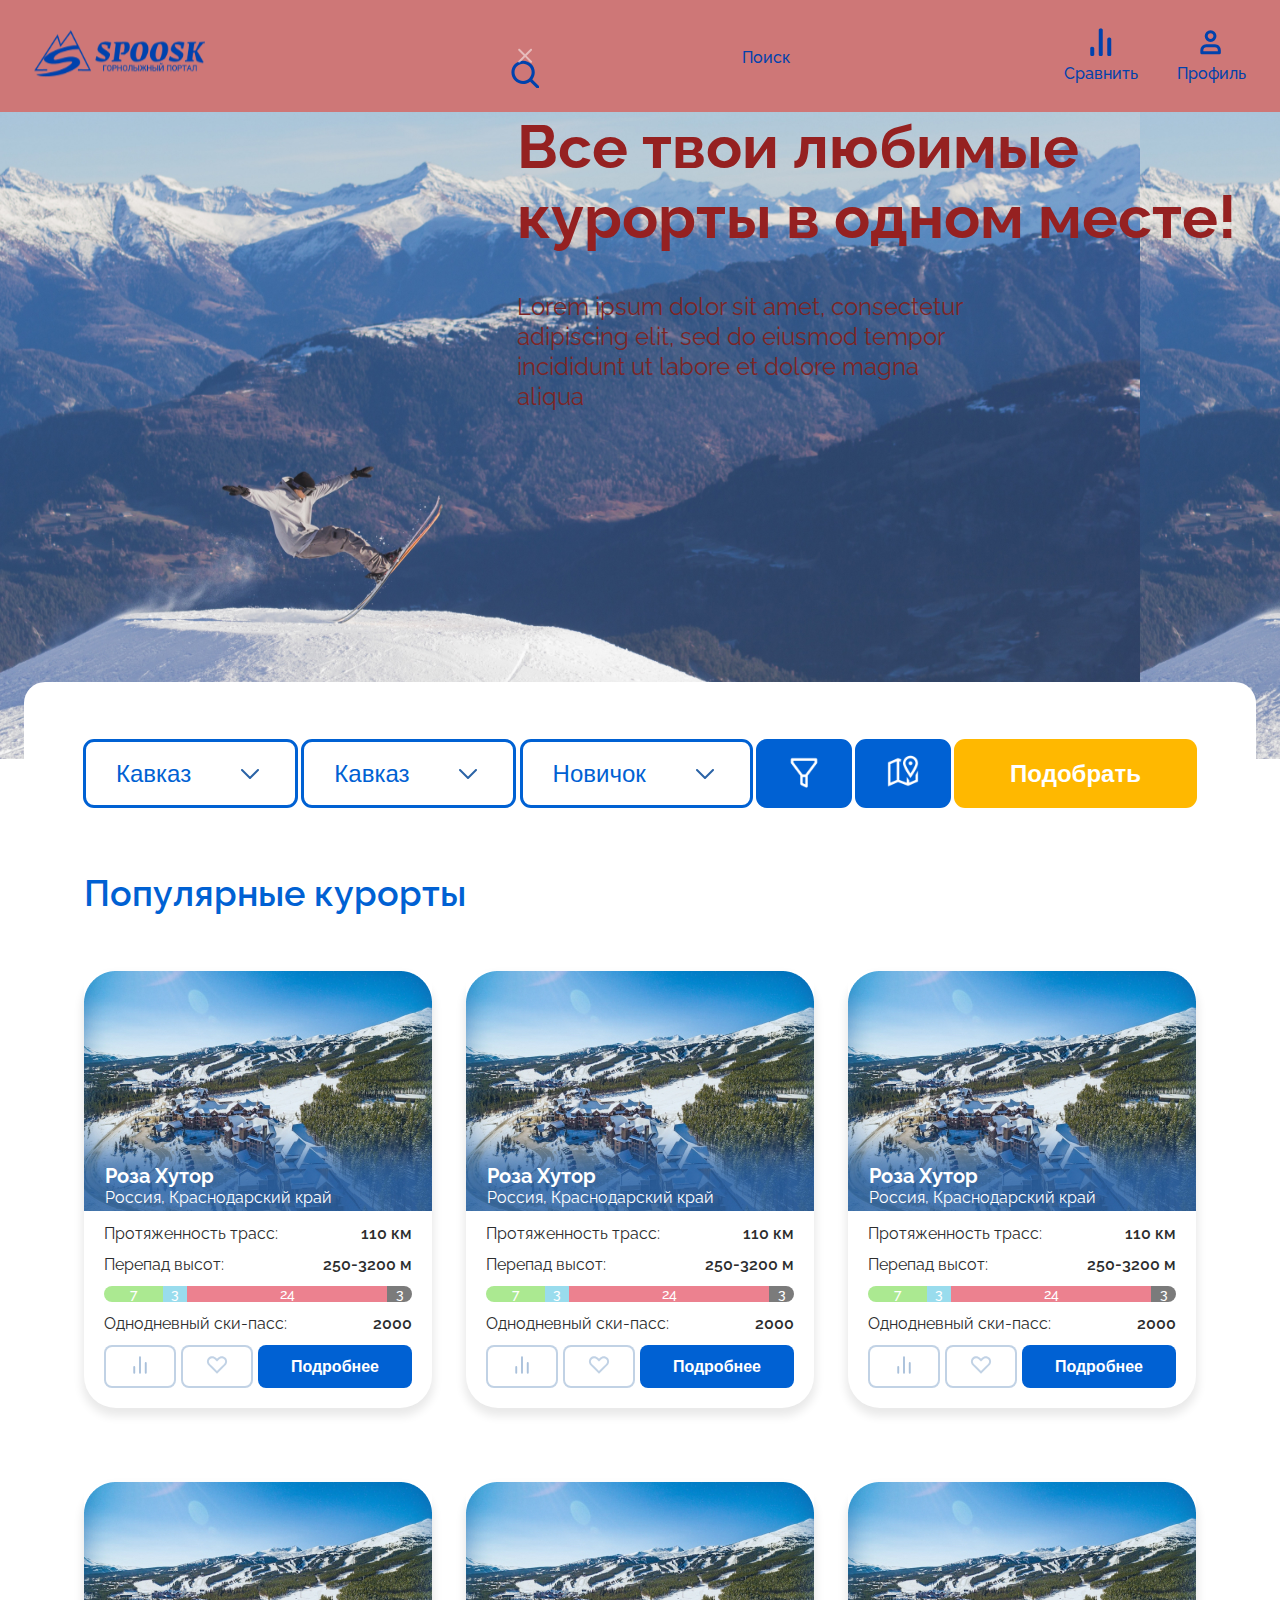
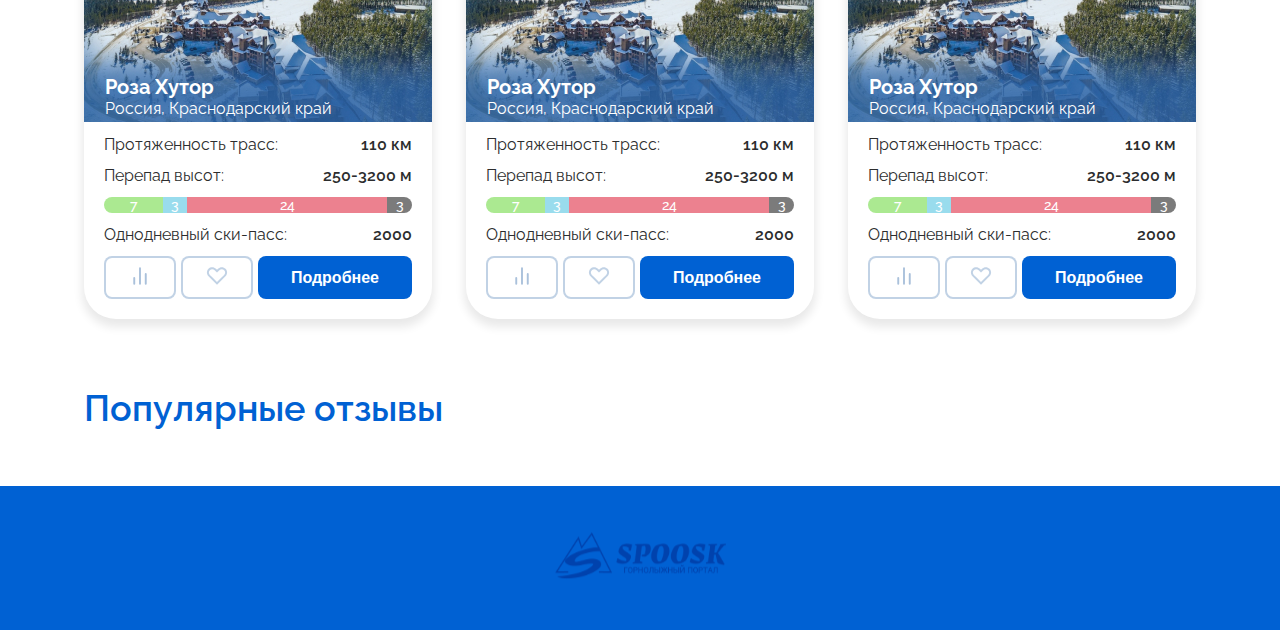
==== css/index.html @ 37696076 "Обновление" ====
<!DOCTYPE html>
<html lang="en">
<head>
    <meta charset="UTF-8">
    <meta http-equiv="X-UA-Compatible" content="IE=edge">
    <meta name="viewport" content="width=device-width, initial-scale=1.0">
    <link href="https://fonts.googleapis.com/css2?family=Raleway:wght@400;500;600;700&display=swap" rel="stylesheet">
    <link rel="stylesheet" href="css/style.css">
    <script defer src="js/script.js"></script>
    <title>Spoosk</title>
</head>
<body>
    <header>
        <div class="header">
            <div class="wrapper">
                <div class="header-row">
                    <div class="logo">
                        <a href="#">
                            <img src="image/header/logo.svg" alt="Logo" width="190" height="58">
                        </a>
                    </div>
                    <div class="nav">
                        <div class="search">
                            <div class="search-box">
                                <div class="search-active">
                                    <div class="search-active">
                                        <input type="text" name="search" class="search-input" placeholder="Название курорта"></div>
                                    </div>
                                    
                                    <div class="cancel-btn">
                                        <svg width="24" height="25" viewBox="0 0 24 25" fill="none" xmlns="http://www.w3.org/2000/svg">
                                            <path fill-rule="evenodd" clip-rule="evenodd" d="M6.8775 5.97616C6.69076 5.794 6.44065 5.69321 6.18104 5.69549C5.92143 5.69777 5.67309 5.80294 5.48951 5.98834C5.30593 6.17375 5.2018 6.42456 5.19954 6.68676C5.19729 6.94896 5.29709 7.20156 5.47745 7.39016L10.7183 12.6832L5.47745 17.9762C5.38288 18.0684 5.30745 18.1788 5.25556 18.3008C5.20366 18.4228 5.17635 18.554 5.17521 18.6868C5.17407 18.8195 5.19912 18.9512 5.2489 19.0741C5.29869 19.197 5.37221 19.3087 5.46518 19.4026C5.55814 19.4964 5.66869 19.5707 5.79038 19.621C5.91206 19.6713 6.04244 19.6966 6.17391 19.6954C6.30538 19.6943 6.43531 19.6667 6.55611 19.6143C6.67691 19.5619 6.78617 19.4857 6.8775 19.3902L12.1183 14.0972L17.3591 19.3902C17.5459 19.5723 17.796 19.6731 18.0556 19.6708C18.3152 19.6686 18.5635 19.5634 18.7471 19.378C18.9307 19.1926 19.0348 18.9418 19.0371 18.6796C19.0393 18.4174 18.9395 18.1648 18.7592 17.9762L13.5184 12.6832L18.7592 7.39016C18.9395 7.20156 19.0393 6.94896 19.0371 6.68676C19.0348 6.42456 18.9307 6.17375 18.7471 5.98834C18.5635 5.80294 18.3152 5.69777 18.0556 5.69549C17.796 5.69321 17.5459 5.794 17.3591 5.97616L12.1183 11.2692L6.8775 5.97616Z" fill="white" fill-opacity="0.5"/>
                                        </svg>
                                    </div>
                                </div>
                                
                                <div class="search-btn">
                                    <svg width="28" height="28" viewBox="0 0 28 28" fill="none" id="search" xmlns="http://www.w3.org/2000/svg">
                                        <path fill-rule="evenodd" clip-rule="evenodd" d="M3.83374 4.10025C6.02167 1.91233 8.98913 0.683167 12.0833 0.683167C15.1775 0.683167 18.145 1.91233 20.3329 4.10025C22.5208 6.28818 23.75 9.25564 23.75 12.3498C23.75 14.9208 22.9014 17.4043 21.3592 19.4258L27.961 26.0277C28.5685 26.6351 28.5685 27.6201 27.961 28.2276C27.3536 28.835 26.3686 28.835 25.7612 28.2276L19.1593 21.6257C17.1378 23.1679 14.6543 24.0165 12.0833 24.0165C8.98913 24.0165 6.02167 22.7873 3.83374 20.5994C1.64582 18.4115 0.416656 15.444 0.416656 12.3498C0.416656 9.25564 1.64582 6.28818 3.83374 4.10025ZM12.0833 3.79428C9.81425 3.79428 7.63811 4.69566 6.03363 6.30014C4.42915 7.90462 3.52777 10.0808 3.52777 12.3498C3.52777 14.6189 4.42915 16.795 6.03363 18.3995C7.63811 20.004 9.81425 20.9054 12.0833 20.9054C14.3524 20.9054 16.5285 20.004 18.133 18.3995C19.7375 16.795 20.6389 14.6189 20.6389 12.3498C20.6389 10.0808 19.7375 7.90462 18.133 6.30014C16.5285 4.69566 14.3524 3.79428 12.0833 3.79428Z" fill="#0042AD"/>
                                    </svg>
                                </div>


                            </div>
                            <div class="name">Поиск</div>
                        </div>
    
    
                        <ul class="control">
                            <li class="control-item">
                                <a href="#">
                                    <div class="icon control-btn_comparison"></div>
                                    <div class="name">Сравнить</div>
                                </a>
                            </li>
                            <li class="control-item">
                                <a href="#">
                                    <div class="icon control-btn_profile"></div>
                                    <div class="name">Профиль</div>
                                </a>
                            </li>
                        </ul>
                    </div>
                </div>
            </div>
        </div>

        <div class="ggg">
            <div class="wrapper">
                <h1 class="header-h1">Все твои любимые курорты в одном месте!</h1>
                <p class="header-p">Lorem ipsum dolor sit amet, consectetur adipiscing elit, sed do eiusmod tempor incididunt ut labore et dolore magna aliqua</p>
            </div>
        </div>

    </header>


    <main>

        <section>
            <div class="wrapper">
                <div class="filter">
                    <div class="form-group">

                        <button class="dropdown-btn">
                            <div class="btn-content">
                                <div class="btn-text">Кавказ</div>
                                <div class="btn-icon"></div>
                            </div>
                        </button>
        
                        <button class="dropdown-btn">
                            <div class="btn-content">
                                <div class="btn-text">Кавказ</div>
                                <div class="btn-icon"></div>
                            </div>
                        </button>
        
                        <button class="dropdown-btn">
                            <div class="btn-content">
                                <div class="btn-text">Новичок</div>
                                <div class="btn-icon"></div>
                            </div>
                        </button>
        
                        <button class="btn">
                            <img src="image/btn_filter_icon.svg" alt="">
                        </button>
        
                        <button class="btn">
                            <img src="image/btn_map_icon.svg" alt="">
                        </button>
        
                        <button class="filter-btn-result">Подобрать</button>
                    </div>
                </div>
            </div>
        </section> 

        <section class="cards">
            <div class="cards-wrapper">
                <h2 class="section-title">Популярные курорты</h2>
                <div class="section-content">
                    <div class="card">

                        <div class="card-image">
                            <a href="#">
                                <img src="image/card/Frame 208.jpg" alt="roza hutor" class="image">
                                <div class="card-title">
                                    <div class="card-title-name"><span>Роза Хутор</span></div>
                                    <div class="card-title-additionally">
                                        <span class="card-title-country">Россия,</span>
                                        <span class="card-title-region">Краснодарский край</span>
                                    </div>
                                </div>
                            </a>
                        </div>
    
                        
                        <div class="card-body">
                            <div class="property">
                                <div class="property-name">Протяженность трасс:</div>
                                <div class="property-value">110 км</div>
                            </div>
    
                            <div class="property">
                                <div class="property-name">Перепад высот:</div>
                                <div class="property-value">250-3200 м</div>
                            </div>
    
                            <div class="count-trails">
                                <ul class="count-trails-list">
                                    <li class="green">7</li>
                                    <li class="blue">3</li>
                                    <li class="red">24</li>
                                    <li class="black">3</li>
                                </ul>
                            </div>
    
                            <div class="property">
                                <div class="property-name">Однодневный ски-пасс:</div>
                                <div class="property-value">2000</div>
                            </div>
    
                            <div class="form-button">
                                <button class="cards-btn btn-white">
                                    <svg viewBox="0 0 24 25" fill="none" xmlns="http://www.w3.org/2000/svg">
                                        <path d="M18 20.5V10.5" stroke="#2A63A6" stroke-opacity="0.4" stroke-width="2" stroke-linecap="round" stroke-linejoin="round"/>
                                        <path d="M12 20.5V4.5" stroke="#2A63A6" stroke-opacity="0.4" stroke-width="2" stroke-linecap="round" stroke-linejoin="round"/>
                                        <path d="M6 20.5V14.5" stroke="#2A63A6" stroke-opacity="0.4" stroke-width="2" stroke-linecap="round" stroke-linejoin="round"/>
                                    </svg>                            
                                </button>
            
                                <button class="cards-btn btn-white">
                                    <svg viewBox="0 0 24 25" fill="none" xmlns="http://www.w3.org/2000/svg">
                                        <path fill-rule="evenodd" clip-rule="evenodd" d="M12.0119 6.07196L10.9249 4.98496C10.4155 4.46862 9.80891 4.05816 
                                        9.14015 3.7772C8.4714 3.49625 7.75368 3.35036 7.02831 3.34793C6.30295 3.3455 5.58426 3.48658 4.91364 3.76304C4.24302 
                                        4.03951 3.63372 4.4459 3.1208 4.95881C2.60789 5.47173 2.2015 6.08104 1.92503 6.75166C1.64857 7.42228 1.50749 8.14096 
                                        1.50992 8.86633C1.51235 9.59169 1.65824 10.3094 1.93919 10.9782C2.22014 11.6469 2.63061 12.2535 3.14695 12.763L11.9859 
                                        21.602L11.9879 21.6L12.0139 21.626L20.8529 12.787C21.3693 12.2775 21.7797 11.6709 22.0607 11.0022C22.3417 10.3334 22.4875
                                        9.61569 22.49 8.89033C22.4924 8.16496 22.3513 7.44628 22.0749 6.77566C21.7984 6.10504 21.392 5.49573 20.8791 4.98281C20.3662 
                                        4.4699 19.7569 4.06351 19.0862 3.78704C18.4156 3.51058 17.6969 3.3695 16.9716 3.37193C16.2462 3.37436 15.5285 3.52025 14.8597 
                                        3.8012C14.191 4.08216 13.5844 4.49262 13.0749 5.00896L12.0119 6.07196ZM11.9879 18.772L16.9239 13.835L18.3739 12.435H18.3759L19.4389 
                                        11.373C20.0954 10.7165 20.4641 9.82626 20.4641 8.89796C20.4641 7.96965 20.0954 7.07937 19.4389 6.42296C18.7825 5.76655 17.8923 
                                        5.39778 16.9639 5.39778C16.0356 5.39778 15.1454 5.76655 14.4889 6.42296L12.0129 8.89996L12.0059 8.89296L9.51095 6.39996C8.85453 
                                        5.74355 7.96425 5.37478 7.03594 5.37478C6.10764 5.37478 5.21736 5.74355 4.56095 6.39996C3.90453 7.05637 3.53577 7.94665 3.53577 
                                        8.87496C3.53577 9.80326 3.90453 10.6935 4.56095 11.35L7.10094 13.89L7.10195 13.887L11.9879 18.773V18.772Z" 
                                        fill="#2A63A6" fill-opacity="0.29"/>
                                    </svg>
                                </button>
            
                                <button class="cards-btn btn-blue">Подробнее</button>
                            </div>
                        </div>
                
        
        
                    </div>
                    <div class="card">

                        <div class="card-image">
                            <a href="#">
                                <img src="image/card/Frame 208.jpg" alt="roza hutor" class="image">
                                <div class="card-title">
                                    <div class="card-title-name"><span>Роза Хутор</span></div>
                                    <div class="card-title-additionally">
                                        <span class="card-title-country">Россия,</span>
                                        <span class="card-title-region">Краснодарский край</span>
                                    </div>
                                </div>
                            </a>
                        </div>
    
                        
                        <div class="card-body">
                            <div class="property">
                                <div class="property-name">Протяженность трасс:</div>
                                <div class="property-value">110 км</div>
                            </div>
    
                            <div class="property">
                                <div class="property-name">Перепад высот:</div>
                                <div class="property-value">250-3200 м</div>
                            </div>
    
                            <div class="count-trails">
                                <ul class="count-trails-list">
                                    <li class="green">7</li>
                                    <li class="blue">3</li>
                                    <li class="red">24</li>
                                    <li class="black">3</li>
                                </ul>
                            </div>
    
                            <div class="property">
                                <div class="property-name">Однодневный ски-пасс:</div>
                                <div class="property-value">2000</div>
                            </div>
    
                            <div class="form-button">
                                <button class="cards-btn btn-white">
                                    <svg viewBox="0 0 24 25" fill="none" xmlns="http://www.w3.org/2000/svg">
                                        <path d="M18 20.5V10.5" stroke="#2A63A6" stroke-opacity="0.4" stroke-width="2" stroke-linecap="round" stroke-linejoin="round"/>
                                        <path d="M12 20.5V4.5" stroke="#2A63A6" stroke-opacity="0.4" stroke-width="2" stroke-linecap="round" stroke-linejoin="round"/>
                                        <path d="M6 20.5V14.5" stroke="#2A63A6" stroke-opacity="0.4" stroke-width="2" stroke-linecap="round" stroke-linejoin="round"/>
                                    </svg>                            
                                </button>
            
                                <button class="cards-btn btn-white">
                                    <svg viewBox="0 0 24 25" fill="none" xmlns="http://www.w3.org/2000/svg">
                                        <path fill-rule="evenodd" clip-rule="evenodd" d="M12.0119 6.07196L10.9249 4.98496C10.4155 4.46862 9.80891 4.05816 
                                        9.14015 3.7772C8.4714 3.49625 7.75368 3.35036 7.02831 3.34793C6.30295 3.3455 5.58426 3.48658 4.91364 3.76304C4.24302 
                                        4.03951 3.63372 4.4459 3.1208 4.95881C2.60789 5.47173 2.2015 6.08104 1.92503 6.75166C1.64857 7.42228 1.50749 8.14096 
                                        1.50992 8.86633C1.51235 9.59169 1.65824 10.3094 1.93919 10.9782C2.22014 11.6469 2.63061 12.2535 3.14695 12.763L11.9859 
                                        21.602L11.9879 21.6L12.0139 21.626L20.8529 12.787C21.3693 12.2775 21.7797 11.6709 22.0607 11.0022C22.3417 10.3334 22.4875
                                        9.61569 22.49 8.89033C22.4924 8.16496 22.3513 7.44628 22.0749 6.77566C21.7984 6.10504 21.392 5.49573 20.8791 4.98281C20.3662 
                                        4.4699 19.7569 4.06351 19.0862 3.78704C18.4156 3.51058 17.6969 3.3695 16.9716 3.37193C16.2462 3.37436 15.5285 3.52025 14.8597 
                                        3.8012C14.191 4.08216 13.5844 4.49262 13.0749 5.00896L12.0119 6.07196ZM11.9879 18.772L16.9239 13.835L18.3739 12.435H18.3759L19.4389 
                                        11.373C20.0954 10.7165 20.4641 9.82626 20.4641 8.89796C20.4641 7.96965 20.0954 7.07937 19.4389 6.42296C18.7825 5.76655 17.8923 
                                        5.39778 16.9639 5.39778C16.0356 5.39778 15.1454 5.76655 14.4889 6.42296L12.0129 8.89996L12.0059 8.89296L9.51095 6.39996C8.85453 
                                        5.74355 7.96425 5.37478 7.03594 5.37478C6.10764 5.37478 5.21736 5.74355 4.56095 6.39996C3.90453 7.05637 3.53577 7.94665 3.53577 
                                        8.87496C3.53577 9.80326 3.90453 10.6935 4.56095 11.35L7.10094 13.89L7.10195 13.887L11.9879 18.773V18.772Z" 
                                        fill="#2A63A6" fill-opacity="0.29"/>
                                    </svg>
                                </button>
            
                                <button class="cards-btn btn-blue">Подробнее</button>
                            </div>
                        </div>
                
        
        
                    </div>
                    <div class="card">

                        <div class="card-image">
                            <a href="#">
                                <img src="image/card/Frame 208.jpg" alt="roza hutor" class="image">
                                <div class="card-title">
                                    <div class="card-title-name"><span>Роза Хутор</span></div>
                                    <div class="card-title-additionally">
                                        <span class="card-title-country">Россия,</span>
                                        <span class="card-title-region">Краснодарский край</span>
                                    </div>
                                </div>
                            </a>
                        </div>
    
                        
                        <div class="card-body">
                            <div class="property">
                                <div class="property-name">Протяженность трасс:</div>
                                <div class="property-value">110 км</div>
                            </div>
    
                            <div class="property">
                                <div class="property-name">Перепад высот:</div>
                                <div class="property-value">250-3200 м</div>
                            </div>
    
                            <div class="count-trails">
                                <ul class="count-trails-list">
                                    <li class="green">7</li>
                                    <li class="blue">3</li>
                                    <li class="red">24</li>
                                    <li class="black">3</li>
                                </ul>
                            </div>
    
                            <div class="property">
                                <div class="property-name">Однодневный ски-пасс:</div>
                                <div class="property-value">2000</div>
                            </div>
    
                            <div class="form-button">
                                <button class="cards-btn btn-white">
                                    <svg viewBox="0 0 24 25" fill="none" xmlns="http://www.w3.org/2000/svg">
                                        <path d="M18 20.5V10.5" stroke="#2A63A6" stroke-opacity="0.4" stroke-width="2" stroke-linecap="round" stroke-linejoin="round"/>
                                        <path d="M12 20.5V4.5" stroke="#2A63A6" stroke-opacity="0.4" stroke-width="2" stroke-linecap="round" stroke-linejoin="round"/>
                                        <path d="M6 20.5V14.5" stroke="#2A63A6" stroke-opacity="0.4" stroke-width="2" stroke-linecap="round" stroke-linejoin="round"/>
                                    </svg>                            
                                </button>
            
                                <button class="cards-btn btn-white">
                                    <svg viewBox="0 0 24 25" fill="none" xmlns="http://www.w3.org/2000/svg">
                                        <path fill-rule="evenodd" clip-rule="evenodd" d="M12.0119 6.07196L10.9249 4.98496C10.4155 4.46862 9.80891 4.05816 
                                        9.14015 3.7772C8.4714 3.49625 7.75368 3.35036 7.02831 3.34793C6.30295 3.3455 5.58426 3.48658 4.91364 3.76304C4.24302 
                                        4.03951 3.63372 4.4459 3.1208 4.95881C2.60789 5.47173 2.2015 6.08104 1.92503 6.75166C1.64857 7.42228 1.50749 8.14096 
                                        1.50992 8.86633C1.51235 9.59169 1.65824 10.3094 1.93919 10.9782C2.22014 11.6469 2.63061 12.2535 3.14695 12.763L11.9859 
                                        21.602L11.9879 21.6L12.0139 21.626L20.8529 12.787C21.3693 12.2775 21.7797 11.6709 22.0607 11.0022C22.3417 10.3334 22.4875
                                        9.61569 22.49 8.89033C22.4924 8.16496 22.3513 7.44628 22.0749 6.77566C21.7984 6.10504 21.392 5.49573 20.8791 4.98281C20.3662 
                                        4.4699 19.7569 4.06351 19.0862 3.78704C18.4156 3.51058 17.6969 3.3695 16.9716 3.37193C16.2462 3.37436 15.5285 3.52025 14.8597 
                                        3.8012C14.191 4.08216 13.5844 4.49262 13.0749 5.00896L12.0119 6.07196ZM11.9879 18.772L16.9239 13.835L18.3739 12.435H18.3759L19.4389 
                                        11.373C20.0954 10.7165 20.4641 9.82626 20.4641 8.89796C20.4641 7.96965 20.0954 7.07937 19.4389 6.42296C18.7825 5.76655 17.8923 
                                        5.39778 16.9639 5.39778C16.0356 5.39778 15.1454 5.76655 14.4889 6.42296L12.0129 8.89996L12.0059 8.89296L9.51095 6.39996C8.85453 
                                        5.74355 7.96425 5.37478 7.03594 5.37478C6.10764 5.37478 5.21736 5.74355 4.56095 6.39996C3.90453 7.05637 3.53577 7.94665 3.53577 
                                        8.87496C3.53577 9.80326 3.90453 10.6935 4.56095 11.35L7.10094 13.89L7.10195 13.887L11.9879 18.773V18.772Z" 
                                        fill="#2A63A6" fill-opacity="0.29"/>
                                    </svg>
                                </button>
            
                                <button class="cards-btn btn-blue">Подробнее</button>
                            </div>
                        </div>
                
        
        
                    </div>
                    <div class="card">

                        <div class="card-image">
                            <a href="#">
                                <img src="image/card/Frame 208.jpg" alt="roza hutor" class="image">
                                <div class="card-title">
                                    <div class="card-title-name"><span>Роза Хутор</span></div>
                                    <div class="card-title-additionally">
                                        <span class="card-title-country">Россия,</span>
                                        <span class="card-title-region">Краснодарский край</span>
                                    </div>
                                </div>
                            </a>
                        </div>
    
                        
                        <div class="card-body">
                            <div class="property">
                                <div class="property-name">Протяженность трасс:</div>
                                <div class="property-value">110 км</div>
                            </div>
    
                            <div class="property">
                                <div class="property-name">Перепад высот:</div>
                                <div class="property-value">250-3200 м</div>
                            </div>
    
                            <div class="count-trails">
                                <ul class="count-trails-list">
                                    <li class="green">7</li>
                                    <li class="blue">3</li>
                                    <li class="red">24</li>
                                    <li class="black">3</li>
                                </ul>
                            </div>
    
                            <div class="property">
                                <div class="property-name">Однодневный ски-пасс:</div>
                                <div class="property-value">2000</div>
                            </div>
    
                            <div class="form-button">
                                <button class="cards-btn btn-white">
                                    <svg viewBox="0 0 24 25" fill="none" xmlns="http://www.w3.org/2000/svg">
                                        <path d="M18 20.5V10.5" stroke="#2A63A6" stroke-opacity="0.4" stroke-width="2" stroke-linecap="round" stroke-linejoin="round"/>
                                        <path d="M12 20.5V4.5" stroke="#2A63A6" stroke-opacity="0.4" stroke-width="2" stroke-linecap="round" stroke-linejoin="round"/>
                                        <path d="M6 20.5V14.5" stroke="#2A63A6" stroke-opacity="0.4" stroke-width="2" stroke-linecap="round" stroke-linejoin="round"/>
                                    </svg>                            
                                </button>
            
                                <button class="cards-btn btn-white">
                                    <svg viewBox="0 0 24 25" fill="none" xmlns="http://www.w3.org/2000/svg">
                                        <path fill-rule="evenodd" clip-rule="evenodd" d="M12.0119 6.07196L10.9249 4.98496C10.4155 4.46862 9.80891 4.05816 
                                        9.14015 3.7772C8.4714 3.49625 7.75368 3.35036 7.02831 3.34793C6.30295 3.3455 5.58426 3.48658 4.91364 3.76304C4.24302 
                                        4.03951 3.63372 4.4459 3.1208 4.95881C2.60789 5.47173 2.2015 6.08104 1.92503 6.75166C1.64857 7.42228 1.50749 8.14096 
                                        1.50992 8.86633C1.51235 9.59169 1.65824 10.3094 1.93919 10.9782C2.22014 11.6469 2.63061 12.2535 3.14695 12.763L11.9859 
                                        21.602L11.9879 21.6L12.0139 21.626L20.8529 12.787C21.3693 12.2775 21.7797 11.6709 22.0607 11.0022C22.3417 10.3334 22.4875
                                        9.61569 22.49 8.89033C22.4924 8.16496 22.3513 7.44628 22.0749 6.77566C21.7984 6.10504 21.392 5.49573 20.8791 4.98281C20.3662 
                                        4.4699 19.7569 4.06351 19.0862 3.78704C18.4156 3.51058 17.6969 3.3695 16.9716 3.37193C16.2462 3.37436 15.5285 3.52025 14.8597 
                                        3.8012C14.191 4.08216 13.5844 4.49262 13.0749 5.00896L12.0119 6.07196ZM11.9879 18.772L16.9239 13.835L18.3739 12.435H18.3759L19.4389 
                                        11.373C20.0954 10.7165 20.4641 9.82626 20.4641 8.89796C20.4641 7.96965 20.0954 7.07937 19.4389 6.42296C18.7825 5.76655 17.8923 
                                        5.39778 16.9639 5.39778C16.0356 5.39778 15.1454 5.76655 14.4889 6.42296L12.0129 8.89996L12.0059 8.89296L9.51095 6.39996C8.85453 
                                        5.74355 7.96425 5.37478 7.03594 5.37478C6.10764 5.37478 5.21736 5.74355 4.56095 6.39996C3.90453 7.05637 3.53577 7.94665 3.53577 
                                        8.87496C3.53577 9.80326 3.90453 10.6935 4.56095 11.35L7.10094 13.89L7.10195 13.887L11.9879 18.773V18.772Z" 
                                        fill="#2A63A6" fill-opacity="0.29"/>
                                    </svg>
                                </button>
            
                                <button class="cards-btn btn-blue">Подробнее</button>
                            </div>
                        </div>
                    </div>
                    <div class="card">

                        <div class="card-image">
                            <a href="#">
                                <img src="image/card/Frame 208.jpg" alt="roza hutor" class="image">
                                <div class="card-title">
                                    <div class="card-title-name"><span>Роза Хутор</span></div>
                                    <div class="card-title-additionally">
                                        <span class="card-title-country">Россия,</span>
                                        <span class="card-title-region">Краснодарский край</span>
                                    </div>
                                </div>
                            </a>
                        </div>
    
                        
                        <div class="card-body">
                            <div class="property">
                                <div class="property-name">Протяженность трасс:</div>
                                <div class="property-value">110 км</div>
                            </div>
    
                            <div class="property">
                                <div class="property-name">Перепад высот:</div>
                                <div class="property-value">250-3200 м</div>
                            </div>
    
                            <div class="count-trails">
                                <ul class="count-trails-list">
                                    <li class="green">7</li>
                                    <li class="blue">3</li>
                                    <li class="red">24</li>
                                    <li class="black">3</li>
                                </ul>
                            </div>
    
                            <div class="property">
                                <div class="property-name">Однодневный ски-пасс:</div>
                                <div class="property-value">2000</div>
                            </div>
    
                            <div class="form-button">
                                <button class="cards-btn btn-white">
                                    <svg viewBox="0 0 24 25" fill="none" xmlns="http://www.w3.org/2000/svg">
                                        <path d="M18 20.5V10.5" stroke="#2A63A6" stroke-opacity="0.4" stroke-width="2" stroke-linecap="round" stroke-linejoin="round"/>
                                        <path d="M12 20.5V4.5" stroke="#2A63A6" stroke-opacity="0.4" stroke-width="2" stroke-linecap="round" stroke-linejoin="round"/>
                                        <path d="M6 20.5V14.5" stroke="#2A63A6" stroke-opacity="0.4" stroke-width="2" stroke-linecap="round" stroke-linejoin="round"/>
                                    </svg>                            
                                </button>
            
                                <button class="cards-btn btn-white">
                                    <svg viewBox="0 0 24 25" fill="none" xmlns="http://www.w3.org/2000/svg">
                                        <path fill-rule="evenodd" clip-rule="evenodd" d="M12.0119 6.07196L10.9249 4.98496C10.4155 4.46862 9.80891 4.05816 
                                        9.14015 3.7772C8.4714 3.49625 7.75368 3.35036 7.02831 3.34793C6.30295 3.3455 5.58426 3.48658 4.91364 3.76304C4.24302 
                                        4.03951 3.63372 4.4459 3.1208 4.95881C2.60789 5.47173 2.2015 6.08104 1.92503 6.75166C1.64857 7.42228 1.50749 8.14096 
                                        1.50992 8.86633C1.51235 9.59169 1.65824 10.3094 1.93919 10.9782C2.22014 11.6469 2.63061 12.2535 3.14695 12.763L11.9859 
                                        21.602L11.9879 21.6L12.0139 21.626L20.8529 12.787C21.3693 12.2775 21.7797 11.6709 22.0607 11.0022C22.3417 10.3334 22.4875
                                        9.61569 22.49 8.89033C22.4924 8.16496 22.3513 7.44628 22.0749 6.77566C21.7984 6.10504 21.392 5.49573 20.8791 4.98281C20.3662 
                                        4.4699 19.7569 4.06351 19.0862 3.78704C18.4156 3.51058 17.6969 3.3695 16.9716 3.37193C16.2462 3.37436 15.5285 3.52025 14.8597 
                                        3.8012C14.191 4.08216 13.5844 4.49262 13.0749 5.00896L12.0119 6.07196ZM11.9879 18.772L16.9239 13.835L18.3739 12.435H18.3759L19.4389 
                                        11.373C20.0954 10.7165 20.4641 9.82626 20.4641 8.89796C20.4641 7.96965 20.0954 7.07937 19.4389 6.42296C18.7825 5.76655 17.8923 
                                        5.39778 16.9639 5.39778C16.0356 5.39778 15.1454 5.76655 14.4889 6.42296L12.0129 8.89996L12.0059 8.89296L9.51095 6.39996C8.85453 
                                        5.74355 7.96425 5.37478 7.03594 5.37478C6.10764 5.37478 5.21736 5.74355 4.56095 6.39996C3.90453 7.05637 3.53577 7.94665 3.53577 
                                        8.87496C3.53577 9.80326 3.90453 10.6935 4.56095 11.35L7.10094 13.89L7.10195 13.887L11.9879 18.773V18.772Z" 
                                        fill="#2A63A6" fill-opacity="0.29"/>
                                    </svg>
                                </button>
            
                                <button class="cards-btn btn-blue">Подробнее</button>
                            </div>
                        </div>
                    </div>
                    <div class="card">

                        <div class="card-image">
                            <a href="#">
                                <img src="image/card/Frame 208.jpg" alt="roza hutor" class="image">
                                <div class="card-title">
                                    <div class="card-title-name"><span>Роза Хутор</span></div>
                                    <div class="card-title-additionally">
                                        <span class="card-title-country">Россия,</span>
                                        <span class="card-title-region">Краснодарский край</span>
                                    </div>
                                </div>
                            </a>
                        </div>
    
                        
                        <div class="card-body">
                            <div class="property">
                                <div class="property-name">Протяженность трасс:</div>
                                <div class="property-value">110 км</div>
                            </div>
    
                            <div class="property">
                                <div class="property-name">Перепад высот:</div>
                                <div class="property-value">250-3200 м</div>
                            </div>
    
                            <div class="count-trails">
                                <ul class="count-trails-list">
                                    <li class="green">7</li>
                                    <li class="blue">3</li>
                                    <li class="red">24</li>
                                    <li class="black">3</li>
                                </ul>
                            </div>
    
                            <div class="property">
                                <div class="property-name">Однодневный ски-пасс:</div>
                                <div class="property-value">2000</div>
                            </div>
    
                            <div class="form-button">
                                <button class="cards-btn btn-white">
                                    <svg viewBox="0 0 24 25" fill="none" xmlns="http://www.w3.org/2000/svg">
                                        <path d="M18 20.5V10.5" stroke="#2A63A6" stroke-opacity="0.4" stroke-width="2" stroke-linecap="round" stroke-linejoin="round"/>
                                        <path d="M12 20.5V4.5" stroke="#2A63A6" stroke-opacity="0.4" stroke-width="2" stroke-linecap="round" stroke-linejoin="round"/>
                                        <path d="M6 20.5V14.5" stroke="#2A63A6" stroke-opacity="0.4" stroke-width="2" stroke-linecap="round" stroke-linejoin="round"/>
                                    </svg>                            
                                </button>
            
                                <button class="cards-btn btn-white">
                                    <svg viewBox="0 0 24 25" fill="none" xmlns="http://www.w3.org/2000/svg">
                                        <path fill-rule="evenodd" clip-rule="evenodd" d="M12.0119 6.07196L10.9249 4.98496C10.4155 4.46862 9.80891 4.05816 
                                        9.14015 3.7772C8.4714 3.49625 7.75368 3.35036 7.02831 3.34793C6.30295 3.3455 5.58426 3.48658 4.91364 3.76304C4.24302 
                                        4.03951 3.63372 4.4459 3.1208 4.95881C2.60789 5.47173 2.2015 6.08104 1.92503 6.75166C1.64857 7.42228 1.50749 8.14096 
                                        1.50992 8.86633C1.51235 9.59169 1.65824 10.3094 1.93919 10.9782C2.22014 11.6469 2.63061 12.2535 3.14695 12.763L11.9859 
                                        21.602L11.9879 21.6L12.0139 21.626L20.8529 12.787C21.3693 12.2775 21.7797 11.6709 22.0607 11.0022C22.3417 10.3334 22.4875
                                        9.61569 22.49 8.89033C22.4924 8.16496 22.3513 7.44628 22.0749 6.77566C21.7984 6.10504 21.392 5.49573 20.8791 4.98281C20.3662 
                                        4.4699 19.7569 4.06351 19.0862 3.78704C18.4156 3.51058 17.6969 3.3695 16.9716 3.37193C16.2462 3.37436 15.5285 3.52025 14.8597 
                                        3.8012C14.191 4.08216 13.5844 4.49262 13.0749 5.00896L12.0119 6.07196ZM11.9879 18.772L16.9239 13.835L18.3739 12.435H18.3759L19.4389 
                                        11.373C20.0954 10.7165 20.4641 9.82626 20.4641 8.89796C20.4641 7.96965 20.0954 7.07937 19.4389 6.42296C18.7825 5.76655 17.8923 
                                        5.39778 16.9639 5.39778C16.0356 5.39778 15.1454 5.76655 14.4889 6.42296L12.0129 8.89996L12.0059 8.89296L9.51095 6.39996C8.85453 
                                        5.74355 7.96425 5.37478 7.03594 5.37478C6.10764 5.37478 5.21736 5.74355 4.56095 6.39996C3.90453 7.05637 3.53577 7.94665 3.53577 
                                        8.87496C3.53577 9.80326 3.90453 10.6935 4.56095 11.35L7.10094 13.89L7.10195 13.887L11.9879 18.773V18.772Z" 
                                        fill="#2A63A6" fill-opacity="0.29"/>
                                    </svg>
                                </button>
            
                                <button class="cards-btn btn-blue">Подробнее</button>
                            </div>
                        </div>
                
        
        
                    </div>
                </div>
            </div>
        </section>

        <section class="reviews">
            <div class="cards-wrapper">
                <h2 class="section-title reviews">Популярные отзывы</h2>
            </div>
        </section>

        <footer class="footer">
            <div class="logo">
                <a href="#">
                    <img src="image/header/logo.svg" alt="Logo">
                </a>
            </div>
            <!-- <div class="social-links">
                <a href="#">
                    <img src="image/footer/instagram.svg" alt="instagram">
                </a>
                <a href="#">
                    <img src="image/footer/twitter.svg" alt="twitter">
                </a>
            </div> -->
        </footer>
    </main>
</body>
</html>
---- css/css/style.css ----
@font-face {
    src: url('../fonts/Raleway-Regular.ttf');
    font-family: 'Raleway';
    font-weight: 400;
    font-style: normal;
}
@font-face {
    src: url('../fonts/Raleway-Medium.ttf');
    font-family: 'Raleway';
    font-weight: 500;
    font-style: normal;
}
@font-face {
    src: url('../fonts/Raleway-SemiBold.ttf');
    font-family: 'Raleway';
    font-weight: 600;
    font-style: normal;
}
@font-face {
    src: url('../fonts/Raleway-Bold.ttf');
    font-family: 'Raleway';
    font-weight: 700;
    font-style: normal;
}

* {
    box-sizing: border-box;
}

body {
    margin: 0;
    padding: 0;

    font-family: 'Raleway', 'Helvetica', 'Arial', sans-serif;
}

.header {
    /* position: absolute; */

    width: 100%;
    padding-top: 12px;
    padding-bottom: 12px;
    background-color: rgba(189, 73, 73, 0.75);

}

.wrapper {
    max-width: 1252px;
    margin: 0 auto;
    padding: 0 10px;
}

.header-row {
    display: flex;
    justify-content: space-between;
    align-items: center;
}

.logo a {
    outline: none;
    text-decoration: none;
}

.nav {
    display: flex;
    min-width: 326px;
    justify-content: space-between;
    padding: 12px 8px 8px 8px;

    align-items: center;
}

.search {
    display: block;
    text-align: center;
}

.search-btn svg {
    right: 5px;
}

.search-box {
    display: block;
    position: relative;
    margin: 0 31px 8px 31px;
    width: 28px;
    height: 28px;
}

/* .search .name_1 {
    float: initial;
} */

.search-box.active {
    width: 740px;
    height: 55px;
    transition: all 0.5s;
}

.search-box .search-input {
    opacity: 0;

    height: 100%;
    width: 100%;
    border: none;
    background: rgba(255, 255, 255, 0.5);
    font-size: 16px;
    border-radius: 12px;
    padding: 0 20px 0 20px;
    outline: none;
    transition: all 0.5s;
}

.search-box .search-input.active {
    opacity: 1;

    height: 100%;
    width: 100%;
    border: none;
    background: rgba(255, 255, 255, 0.5);
    font-size: 16px;
    border-radius: 12px;
    padding: 0 20px 0 20px;
    outline: none;
    transition: all 0.5s;
}

.search-box .search-btn {
    position: absolute;
    top: 50%;
    right: 5px;
    width: 28px;
    height: 28px;
    transform: translateY(-50%);
    cursor: pointer;
    transition: all 0.5s;
}

.search-box .search-btn.active {
    display: none;
    position: absolute;
    top: 50%;
    right: 5px;
    width: 28px;
    height: 28px;
    transform: translateY(-50%);
    cursor: pointer;
}

.control {
    display: flex;
    min-width: 200px;
    justify-content: space-between;
    align-items: center;
    margin: 0;
    padding: 0;
}

.control li {
    list-style: none;
    text-align: center;
    display: block;


}

.control li a {
    display: block;
    padding: 0 0;

    text-decoration: none;
}

.name {
    color: #0042AD;
    line-height: 20px;
    font-weight: 500;
}
.control li a .icon {
    width: 28px;
    height: 28px;
    text-align: center;
    margin: 0 31px 8px 31px;
}


.control-btn {
    border: none;
    display: block;
    background-color: transparent;
    padding: 0;
    margin: 0;

    background-repeat: no-repeat;
    background-position: center;

    cursor: pointer;
}

.control-btn_search {
    background-image: url(../image/header/header_search_icon.svg);
    background-repeat: no-repeat;
    background-position: center;
}

.control-btn_comparison {
    background-image: url(../image/header/header_comparison_icon.svg);
    background-repeat: no-repeat;
    background-position: center;
}

.control-btn_profile {
    background-image: url(../image/header/header_account_icon.svg);
    background-repeat: no-repeat;
    background-position: center;
}


.ggg {
    width: 100%;
    background-image: url(../image/header/main_foto_skier.jpg);
    background-size: 1140px 647px;
    height: 647px;
}

.header-h1 {
    max-width: 808px;
    margin-top: 0;
    margin-left: 493px;
    /* margin-bottom: 28px; */
    font-style: normal;
    font-weight: 700;
    font-size: 60px;
    line-height: 70px;
    color: #952121;
}

.header-p {
    max-width: 473px;
    margin-left: 493px;
    margin-bottom: 21px;
    font-style: normal;
    font-weight: 400;
    font-size: 24px;
    line-height: 30px;
    color: #7d2525;
}




/* filter */

.filter {
    position: relative;
    z-index: 2;
    /* top: -77px; */
    /* transform: translateY(-77px); */

    max-width: 1317px;
    margin-top: -77px; 
    margin-bottom: 0;
    margin-left: auto;
    margin-right: auto;
    padding: 57px 59px 43px 59px;
    border-radius: 21px;
    background: #ffff;
}

/* main {
    position: relative;
    top: -77px;
} */

.form-group {
    display: flex;
    justify-content: space-between;
}

.dropdown-btn {
    box-sizing: border-box;
    position: relative;
    display: block;
    /* width: 100%; */
    text-align: left;


    background: #ffff;
    border: 3px solid #0061D3;
    border-radius: 11px;
    /* height: 46px; */

    padding-top: 15px;
    padding-bottom: 15px;
    padding-left: 30px;
    padding-right: 30px;

    font-weight: 400;
    font-size: 24px;
    line-height: 30px;
    color: #0061D3;

    cursor: pointer;
}

.btn-content {
    box-sizing: border-box;
    display: flex;
    align-items: center;
    margin: 0;
}

.btn-text {
    font-size: 24px;
    line-height: 30px;
}

.btn-icon {
    background-image: url(../image/filter_arrow_icon.svg);
    background-position: center;
    background-repeat: no-repeat;
    width: 30px;
    height: 30px;
    margin-left: 44px;
}

.dropdown-btn::after {
    content: "";

}

.btn {

    background: #0061D3;
    border: 3px solid #0061D3;
    border-radius: 11px;
    /* height: 46px; */

    padding-top: 10px;
    padding-bottom: 10px;
    padding-left: 25px;
    padding-right: 25px;

    cursor: pointer;
}

.filter-btn-result {
    background-color: #FFB800;
    border-radius: 11px;
    border: none;

    color: #ffff;
    font-style: normal;
    font-weight: 700;
    font-size: 24px;
    line-height: 28px;
    text-align: center;
    text-decoration: none;

    padding-top: 14px;
    padding-bottom: 14px;
    padding-left: 56px;
    padding-right: 56px;
}


/* Cards */
.cards {
    padding-top: 27px;
}

.section-title {
    padding: 0;
    margin-top: 0;
    margin-bottom: 63px;

    color: #0061D3;
    font-size: 36px;
    line-height: 30px;
    font-weight: 600;
}

.cards-wrapper {
    max-width: 1132px;
    margin: 0 auto;
    padding-left: 10px;
    padding-right: 10px;
}

.section-content {
    display: flex;
    flex-direction: row;
    flex-wrap: wrap;
    justify-content: space-between;
    /* margin-left: -10px;
    margin-right: -10px; */
}

.card {
    /* width: 348px;
    border: 10px #FFFFFF; */
    
    background-color: #ffff;
    border-radius: 32px;
    box-shadow: 0px 6px 10px 2px #E9E9E9;
    margin-bottom: 74px;
}

.card-image {
    position: relative;
    width: 100%;
}

.card-title {
    position: absolute;
	bottom: 8px;
	left: 21px;
	width: 100%;
}

.card-title-name span {
    font-size: 20px;
    line-height: 23px;
    font-weight: 700;
    color: #FFFFFF;
}

.card-title-additionally span {
    font-size: 16px;
    line-height: 19px;
    font-weight: 400;
    color: #FFFFFF;
}


.card a {
    text-decoration: none;
    padding: 0;
    margin: 0;
}

.image {
    width: 100%;
}

.card-body {
    display: block;
    padding: 9px 20px 20px 20px;

    color: #2C2D2E;
}

.property {
    display: flex;
    justify-content: space-between;
    margin-bottom: 12px;
}

.property-name {
    font-size: 16px;
    line-height: 19px;
    font-weight: 400;
}

.property-value {
    font-size: 16px;
    line-height: 19px;
    font-weight: 600;
}

.count-trails {
    width: 100%;
    padding: 0;
    margin-bottom: 12px;
    
    font-size: 14px;
    line-height: 16px;
    font-weight: 500;
}

.count-trails ul {
    overflow: hidden;
}

.count-trails-list {
    list-style: none;
    padding: 0;
    margin: 0;
}

.count-trails-list li {
    float: left;
    color: #FFFFFF;
    text-align: center;
    padding: 0;
    margin: 0;
}

.count-trails-list .green {
    width: 19%;
    border-radius: 8px 0 0 8px;
    background-color: #ABE991;
}

.count-trails-list .blue {
    width: 8%;
    background-color: #99DCED;
}

.count-trails-list .red {
    width: 65%;
    background-color: #EC818F;
}

.count-trails-list .black {
    width: 8%;
    border-radius: 0 8px 8px 0;
    background-color: #7B7B7B;
}


.form-button {
    display: flex;
    justify-content: space-between;
}

.cards-btn {

    border-radius: 8px;
    user-select: none; 
}

.cards-btn svg {
    width: 24px;
    height: 24px;
}

.btn-white {
    padding: 6px 22px;

    background-color: white;
    border: 2px solid rgba(42, 99, 166, 0.29);
}

.btn-white:hover {
    cursor: pointer;
}

.btn-white:hover svg path {
    fill: #0061D3;
    stroke: #0061D3;
    stroke-opacity: 1;
    fill-rule: nonzero;
    fill-opacity: 1;
}

.btn-white svg path {
    transition: fill .5s, stroke .5s;
}

.btn-blue {
    padding: 12px 33px;
    background-color: #0061D3;
    border: none;


    line-height: 19px;
    color: #FFFFFF;
    text-align: center;
    text-decoration: none;
    font-size: 16px;
    font-weight: 600;

}

.btn-blue:hover {
    opacity: 0.7;
    cursor: pointer;
}

.btn-blue:focus {
    opacity: 0.7;
    outline: none;
}


.footer {
    width: 100%;
    background: #0061D3;
    text-align: center;
    padding-top: 41px;
    padding-bottom: 41px;
}

/* .social-links a {
    text-decoration: none;
} */
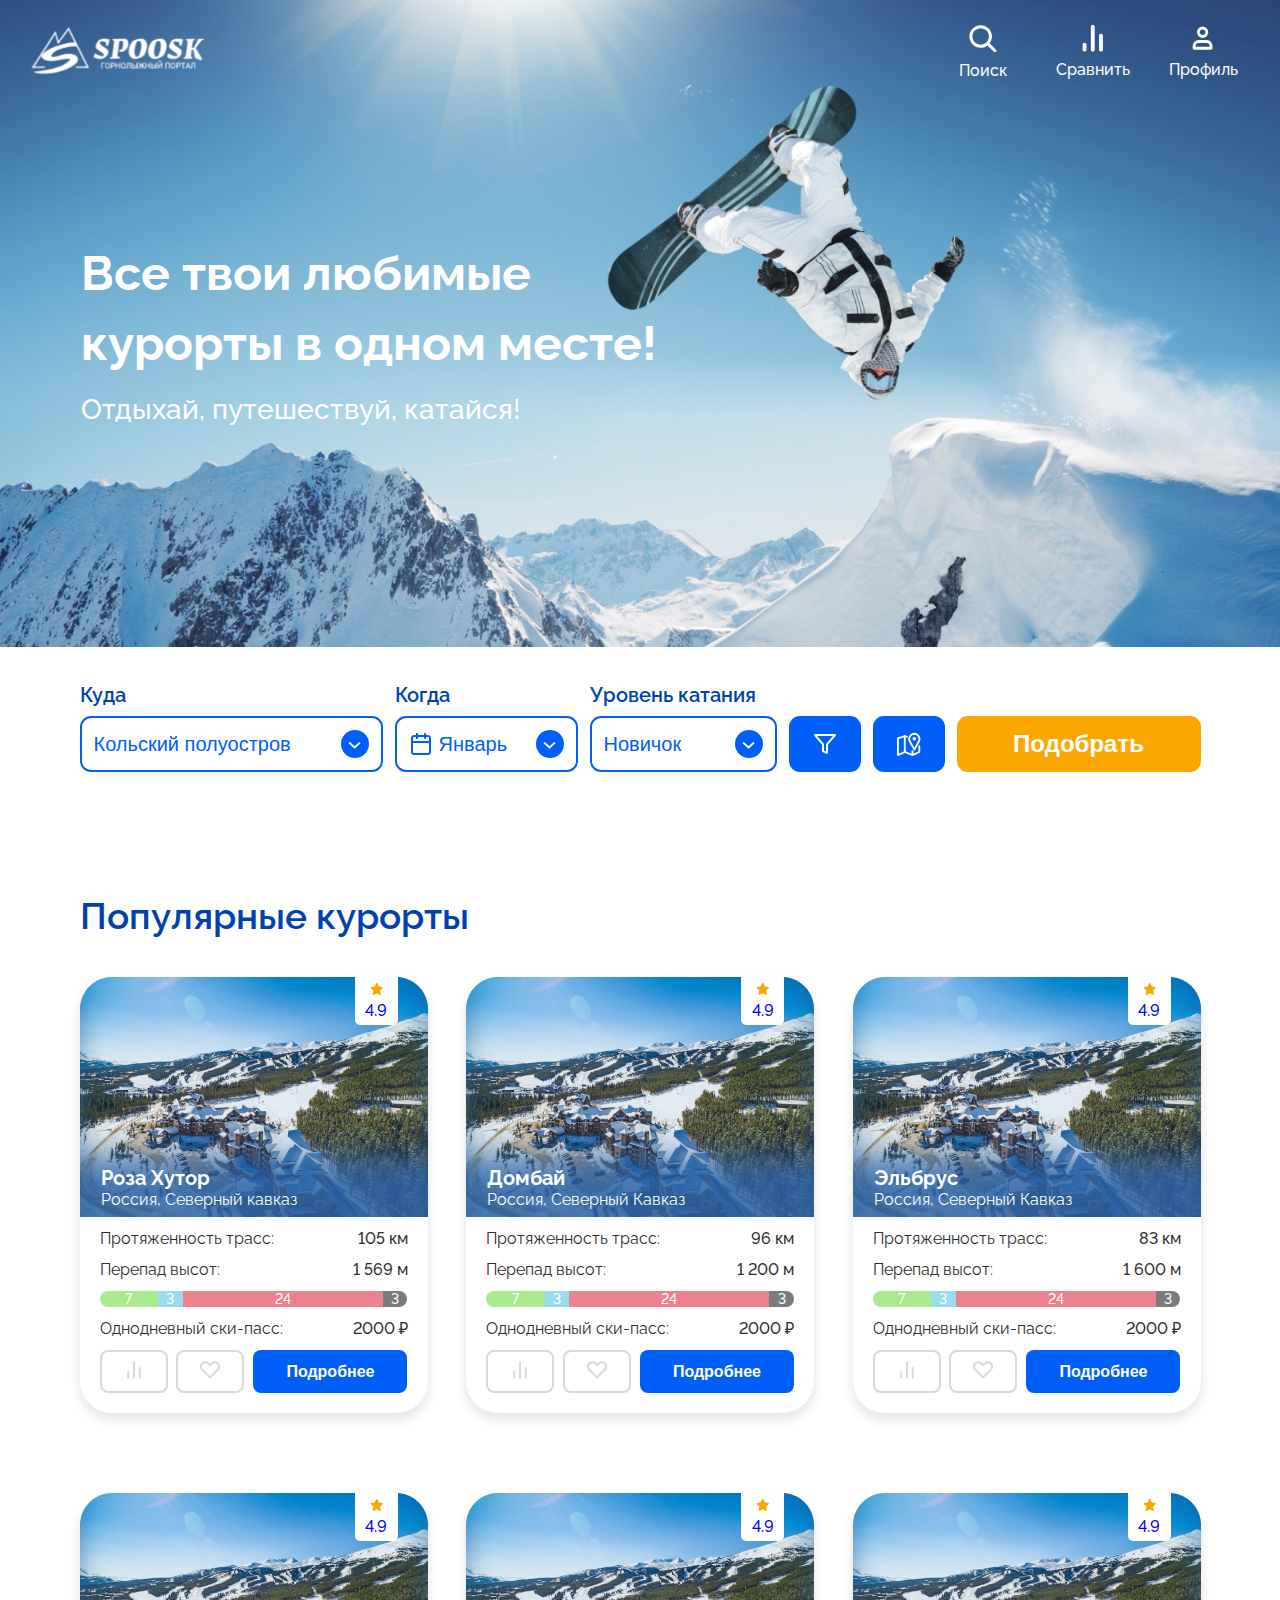
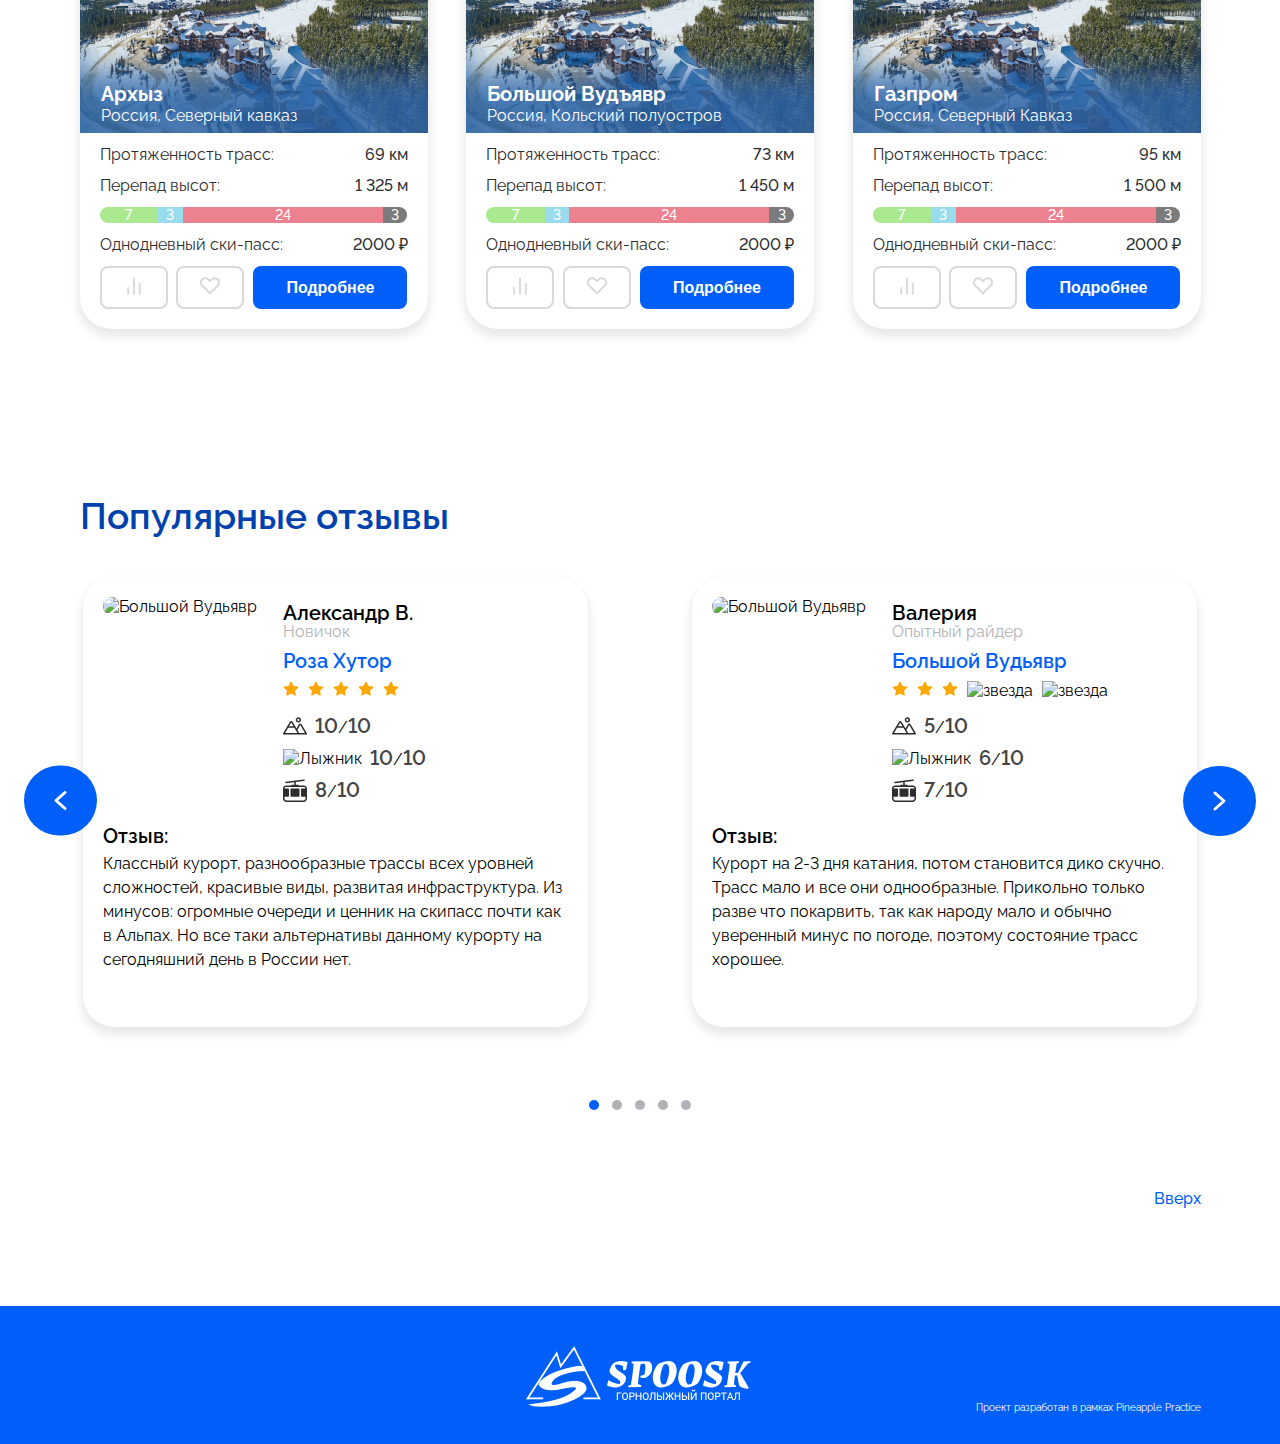
==== commit 4fab1420: "Добавление файлов" ====
--- a/css/index.html
+++ b/css/index.html
@@ -4,592 +4,963 @@
     <meta charset="UTF-8">
     <meta http-equiv="X-UA-Compatible" content="IE=edge">
     <meta name="viewport" content="width=device-width, initial-scale=1.0">
-    <link href="https://fonts.googleapis.com/css2?family=Raleway:wght@400;500;600;700&display=swap" rel="stylesheet">
+
+    <link href="https://fonts.googleapis.com/css2?family=Raleway:wght@400;500;600;700&display=swap&subset=cyrillic-ext" rel="stylesheet">
     <link rel="stylesheet" href="css/style.css">
+    <script defer src="js/script_filter.js"></script>
     <script defer src="js/script.js"></script>
-    <title>Spoosk</title>
+    <script defer src="js/script_overlay.js"></script>
+    <title>Спуск - все твои любимые курорты</title>
 </head>
 <body>
-    <header>
-        <div class="header">
-            <div class="wrapper">
-                <div class="header-row">
-                    <div class="logo">
-                        <a href="#">
-                            <img src="image/header/logo.svg" alt="Logo" width="190" height="58">
-                        </a>
+    <div class="container">
+        <header class="header">
+            <div class="header-wrapper wrapper">
+                <div class="logo">
+                    <a href="index.html">
+                        <img src="image/header/logo_white.svg" alt="Logo" width="190" height="57">
+                    </a>
+                </div>
+                <nav class="header-menu">
+
+                    <!-- <div class="search">
+                        <div class="search-box">
+                            <input type="text" name="search" class="search-input" placeholder="поиск">
+                            <div class="search-btn">
+                                <svg width="28" height="28" viewBox="0 0 28 28" fill="none" id="search" xmlns="http://www.w3.org/2000/svg">
+                                    <path fill-rule="evenodd" clip-rule="evenodd" d="M3.83374 4.10025C6.02167 1.91233 8.98913 0.683167 12.0833 0.683167C15.1775 0.683167 18.145 1.91233 20.3329 4.10025C22.5208 6.28818 23.75 9.25564 23.75 12.3498C23.75 14.9208 22.9014 17.4043 21.3592 19.4258L27.961 26.0277C28.5685 26.6351 28.5685 27.6201 27.961 28.2276C27.3536 28.835 26.3686 28.835 25.7612 28.2276L19.1593 21.6257C17.1378 23.1679 14.6543 24.0165 12.0833 24.0165C8.98913 24.0165 6.02167 22.7873 3.83374 20.5994C1.64582 18.4115 0.416656 15.444 0.416656 12.3498C0.416656 9.25564 1.64582 6.28818 3.83374 4.10025ZM12.0833 3.79428C9.81425 3.79428 7.63811 4.69566 6.03363 6.30014C4.42915 7.90462 3.52777 10.0808 3.52777 12.3498C3.52777 14.6189 4.42915 16.795 6.03363 18.3995C7.63811 20.004 9.81425 20.9054 12.0833 20.9054C14.3524 20.9054 16.5285 20.004 18.133 18.3995C19.7375 16.795 20.6389 14.6189 20.6389 12.3498C20.6389 10.0808 19.7375 7.90462 18.133 6.30014C16.5285 4.69566 14.3524 3.79428 12.0833 3.79428Z" fill="#0042AD"/>
+                                </svg>
+                            </div>
+                        </div>
+                        <div class="name">Поиск</div>
+                    </div> -->
+
+
+                    <ul class="menu-list">
+                        <li class="menu-item search-box">
+                            <div class="search-active">
+                                <input type="text" name="search" class="search-input" placeholder="Название курорта">
+                                <div class="cancel-btn">
+                                    <svg width="24" height="25" viewBox="0 0 24 25" fill="none" xmlns="http://www.w3.org/2000/svg">
+                                        <path fill-rule="evenodd" clip-rule="evenodd" d="M6.8775 5.97616C6.69076 5.794 6.44065 5.69321 6.18104 5.69549C5.92143 5.69777 5.67309 5.80294 5.48951 5.98834C5.30593 6.17375 5.2018 6.42456 5.19954 6.68676C5.19729 6.94896 5.29709 7.20156 5.47745 7.39016L10.7183 12.6832L5.47745 17.9762C5.38288 18.0684 5.30745 18.1788 5.25556 18.3008C5.20366 18.4228 5.17635 18.554 5.17521 18.6868C5.17407 18.8195 5.19912 18.9512 5.2489 19.0741C5.29869 19.197 5.37221 19.3087 5.46518 19.4026C5.55814 19.4964 5.66869 19.5707 5.79038 19.621C5.91206 19.6713 6.04244 19.6966 6.17391 19.6954C6.30538 19.6943 6.43531 19.6667 6.55611 19.6143C6.67691 19.5619 6.78617 19.4857 6.8775 19.3902L12.1183 14.0972L17.3591 19.3902C17.5459 19.5723 17.796 19.6731 18.0556 19.6708C18.3152 19.6686 18.5635 19.5634 18.7471 19.378C18.9307 19.1926 19.0348 18.9418 19.0371 18.6796C19.0393 18.4174 18.9395 18.1648 18.7592 17.9762L13.5184 12.6832L18.7592 7.39016C18.9395 7.20156 19.0393 6.94896 19.0371 6.68676C19.0348 6.42456 18.9307 6.17375 18.7471 5.98834C18.5635 5.80294 18.3152 5.69777 18.0556 5.69549C17.796 5.69321 17.5459 5.794 17.3591 5.97616L12.1183 11.2692L6.8775 5.97616Z" fill="white" fill-opacity="0.5"/>
+                                    </svg>
+                                </div>
+                            </div>
+                            
+                            <a href="#" class="menu-link search-btn">
+                                <img src="image/header/header_search_icon_white.svg" alt="Поиск" width="28" height="28">
+                                <!-- <div class="icon control-btn_comparison"></div> -->
+                                <div class="name">Поиск</div>
+                            </a>
+
+                        </li>
+                       <li class="menu-item">
+                            <a href="#" class="menu-link" id="open-modal-comparison-btn">
+                                <img src="image/header/header_comparison_icon_white.svg" alt="Поиск" width="28" height="28">
+                                <!-- <div class="icon control-btn_comparison"></div> -->
+                                <div class="name">Сравнить</div>
+                            </a>
+                        </li>
+                        <div class="modal-comparison" id="my-modal-comparison">
+                            <div class="modal-comparison_box">
+                                <div class="modal-comparison-block">
+                                    <a href="#" class="modal-comparison-text">Пожалуйста, выберите курорты для сравнения</a>
+                                </div>
+                            </div>
+                        </div>
+
+                        <li class="menu-item">
+                            <a href="#" class="menu-link">
+                                <img src="image/header/header_account_icon_white.svg" alt="Поиск" width="28" height="28">
+                                <!-- <div class="icon control-btn_profile"></div> -->
+                                <div class="name">Профиль</div>
+                            </a>
+                        </li>
+                    </ul>
+                </nav>
+            </div>
+        </header>
+    
+        <main class="page">
+            <section class="page-banner">
+                <div class="wrapper">
+                    <div class="banner-content">
+                        <div class="banner-content-title">Все твои любимые курорты в одном месте!</div>
+                        <p class="banner-content-text">Отдыхай, путешествуй, катайся!</p>
                     </div>
-                    <div class="nav">
-                        <div class="search">
-                            <div class="search-box">
-                                <div class="search-active">
-                                    <div class="search-active">
-                                        <input type="text" name="search" class="search-input" placeholder="Название курорта"></div>
-                                    </div>
+                </div>
+                <div class="banner-image _img">
+                    <img src="image/header/1559.jpg" alt="Фото сноубордиста">
+                </div>
+            </section>
+    
+            <section class="page-form">
+                <div class="wrapper">
+                    <div class="form">
+                        <div class="form-content">
+    
+                            <div class="form-group">
+                                <div class="form-group-title">Куда</div>
+                                <div class="form-group-content">
+                                    <button class="dropdown-button where" type="button">Кольский полуостров</button>
+                                    <ul class="dropdown-list">
+                                        <li class="dropdown-list-item" data-value="Северный кавказ">Северный кавказ</li>
+                                        <li class="dropdown-list-item" data-value="Кольский полуостров">Кольский полуостров</li>
+                                        <li class="dropdown-list-item" data-value="Алтай">Алтай</li>
+                                    </ul>
+                                    <input type="text" name="select-category" value="" class="dropdown-input-hidden">
+                                </div>
+                            </div>
+        
+                            <div class="form-group">
+                                <div class="form-group-title">Когда</div>
+                                <div class="form-group-content">
+                                    <button class="dropdown-button when" type="button">Январь</button>
+                                    <ul class="dropdown-list">
+                                        <li class="dropdown-list-item" data-value="Октябрь">Октябрь</li>
+                                        <li class="dropdown-list-item" data-value="Ноябрь">Ноябрь</li>
+                                        <li class="dropdown-list-item" data-value="Декабрь">Декабрь</li>
+                                        <li class="dropdown-list-item" data-value="Январь">Январь</li>
+                                        <li class="dropdown-list-item" data-value="Февраль">Февраль</li>
+                                        <li class="dropdown-list-item" data-value="Март">Март</li>
+                                        <li class="dropdown-list-item" data-value="Апрель">Апрель</li>
+                                        <li class="dropdown-list-item" data-value="Апрель">Май</li>
+                                    </ul>
+                                    <input type="text" name="select-category" value="" class="dropdown-input-hidden">
+                                </div>
+                            </div>
+        
+                            <div class="form-group">
+                                <div class="form-group-title">Уровень катания</div>
+                                <div class="form-group-content">
+                                    <button class="dropdown-button riding_level" type="button">Новичок</button>
+                                    <ul class="dropdown-list">
+                                        <li class="dropdown-list-item" data-value="Новичок">Новичок</li>
+                                        <li class="dropdown-list-item" data-value="Опытный">Опытный</li>
+                                        <li class="dropdown-list-item" data-value="Экстремал">Экстремал</li>
+                                    </ul>
+                                    <input type="text" name="select-category" value="" class="dropdown-input-hidden">
+                                </div>
+                            </div>
+    
+                            <div class="form-group">
+                                <button class="btn btn-blue container1" id="open-modal-btn">
+                                    <img src="image/filter/btn_filter_icon.svg" width="24" height="24" alt="Расширенные фильтры">
+                                </button>
+                            </div>
+                                <div class="modal" id="my-modal">
+                                    <div class="modal_box">
+                                        <button class="modal__close-btn" id="close-my-modal-btn">
+                                            <img class="close-image" src="image/overlay_filter/Vector.png" title="При закрытии фильтры сохраняются" width="14" height="14">
+                                        </button>
+                                            <h1 class="filters">Фильтры</h1>
+                                                <form action="overlayFilters" method="post">
+                                                    <div id="overlayFilters">
+                                                        <h2 class="filters-track">Трассы</h2>
+                                                            <div class="track-block">
+                                                                <div class="track-block-name1">
+                                                                    <div class="checkbox-name">
+                                                                        <input type="checkbox" class="custom-checkbox" id="easy" name="trails">
+                                                                        <label class="line-green label1" for="easy">Легкие</label>
+                                                                    </div>
+                                                                    <div class="checkbox-name">
+                                                                        <input type="checkbox" class="custom-checkbox" id="medium" name="trails">
+                                                                        <label class="line-blue label1" for="medium">Средней сложности</label>
+                                                                    </div>
+                                                                    <div class="checkbox-name">
+                                                                        <input type="checkbox" class="custom-checkbox" id="increased-complexity" name="trails">
+                                                                        <label class="line-orange label1" for="increased-complexity">Повышенной сложности</label>
+                                                                    </div>
+                                                                    <div class="checkbox-name">
+                                                                        <input type="checkbox" class="custom-checkbox" id="difficult" name="trails">
+                                                                        <label class="line-black label1" for="difficult">Сложные</label>
+                                                                    </div>
+                                                                </div>
+                                                                <div class="track-block-name2">
+                                                                    <div class="checkbox-name">
+                                                                        <input type="checkbox" class="custom-checkbox" id="freeride" name="trails">
+                                                                        <label class="line-none label1" for="freeride">Фрирайд</label>
+                                                                    </div>
+                                                                    <div class="checkbox-name">
+                                                                        <input type="checkbox" class="custom-checkbox" id="snowpark" name="trails">
+                                                                        <label class="line-none label1" for="snowpark">Сноупарк</label>
+                                                                    </div>
+                                                                </div>
+                                                            </div>
+                                                        <h2 class="filters-lift">Подъемники</h2>
+                                                            <div class="lift-block">
+                                                                <div class="lift-block-name1">
+                                                                    <div class="checkbox-name">
+                                                                        <input type="checkbox" class="custom-checkbox" id="bygel" name="lifts">
+                                                                        <label class="lift-name label1" for="bygel">Бугельные</label>
+                                                                    </div>
+                                                                    <div class="checkbox-name">
+                                                                        <input type="checkbox" class="custom-checkbox" id="chairlifts" name="lifts">
+                                                                        <label class="lift-name label1" for="chairlifts">Кресельные</label>
+                                                                    </div>
+                                                                </div>
+                                                                <div class="lift-block-name2">
+                                                                    <div class="checkbox-name">
+                                                                        <input type="checkbox" class="custom-checkbox" id="gandola" name="lifts">
+                                                                        <label class="lift-name label1" for="gandola">Гандолы</label>
+                                                                    </div>
+                                                                    <div class="checkbox-name">
+                                                                        <input type="checkbox" class="custom-checkbox" id="travelators" name="lifts">
+                                                                        <label class="lift-name label1" for="travelators">Детские травалаторы</label>
+                                                                    </div>
+                                                                </div>
+                                                            </div>
+                                                        <h2 class="filters-school">Горнолыжные школы/инструктора</h2>
+                                                            <div class="school-block">
+                                                                <div class="school-block-name1"> 
+                                                                    <div class="checkbox-name">
+                                                                        <input type="checkbox" class="custom-checkbox" id="adults" name="school">
+                                                                        <label class="school-name label1" for="adults">Для взрослых</label>
+                                                                    </div>
+                                                                </div>
+                                                                <div class="school-block-name2">
+                                                                    <div class="checkbox-name">
+                                                                        <input type="checkbox" class="custom-checkbox" id="children" name="school">
+                                                                        <label class="school-name label1" for="children">Для детей</label>
+                                                                    </div>
+                                                                </div>
+                                                            </div>
+                                                        <div class="filters-distance-block">
+                                                            <h2 class="filters-distance">Расстояние от ближайшего аэропорта</h2>
+                                                                <div class="slider-box">
+                                                                    <input type="range" step="100" min="0" max="200" value="200" list="rangeList" class="slider">
+                                                                </div>
+                                                                    <div class="slider-box-name">
+                                                                        <div class="slider-name">Не более 50 км</div>
+                                                                        <div class="slider-name">Не более 100 км</div>
+                                                                        <div class="slider-name">Не важно</div>
+                                                                    </div>
+                                                        </div>
+                                                        <div>
+                                                            <h2 class="filters-additional">Дополнительно</h2>
+                                                                <div class="filters-additional-block">
+                                                                    <div class="additional-block1">
+                                                                        <div>
+                                                                            <input type="checkbox" class="custom-checkbox2" id="rent">
+                                                                            <label for="rent" class="additional-name label2">Прокат оборудования</label> 
+                                                                        </div>
+                                                                        <div>
+                                                                            <input type="checkbox" class="custom-checkbox2" id="skipass">
+                                                                            <label for="skipass" class="additional-name label2">Сезонный ски-пасс</label> 
+                                                                        </div>
+                                                                    </div>
+                                                                    <div class="additional-block2">
+                                                                        <div>
+                                                                            <input type="checkbox" class="custom-checkbox2" id="skating">
+                                                                            <label for="skating" class="additional-name label2">Вечернее катание</label> 
+                                                                        </div>
+                                                                    </div>
+                                                                </div>
+                                                        </div>
+                                                        <div class="button-block">
+                                                            <div class="button-block1">
+                                                                <button class="button-clear" type="reset" >Очистить</button>
+                                                            </div>
+                                                            <div class="button-block2">
+                                                                <button class="button-pickup" type="submit">Подобрать</button>
+                                                            </div>
+                                                        </div>
+                                                    </div>
+                                                </form>       
+                                    </div>
+                                </div>
+                            <div class="form-group">
+                                <button class="btn btn-blue">
+                                    <img src="image/filter/btn_map_icon.svg" width="24" height="24"  alt="Карта">
+                                </button>
+                            </div>
+
+                            <div class="form-group">
+                                <button class="btn btn-result">Подобрать</button>
+                            </div>
+                           
+                        </div>
+    
+                    </div>
+                </div>
+            </section> 
+    
+            <section class="page-cards">
+                <div class="wrapper">
+                    <div class="cards-wrapper">
+                        <h2 class="section-title section-title-cards">Популярные курорты</h2>
+                        <div class="cards-content">
+
+                            <div class="card-column">
+                                <div class="card-item">
+        
+                                    <div class="card-image">
+                                        <a href="resorts/resorts.html">
+                                            <img src="image/card/Frame 208.jpg" alt="roza hutor" class="image">
+                                            <div class="card-title">
+                                                <div class="card-title-name"><span>Роза Хутор</span></div>
+                                                <div class="card-title-additionally">
+                                                    <span class="card-title-country">Россия,</span>
+                                                    <span class="card-title-region">Северный кавказ</span>
+                                                </div>
+                                            </div>
+                                            <div class="card-rating">
+                                                <div class="rating-content">
+                                                    <img src="image/card/rating_icon.svg" alt="Рейтинг">
+                                                    <div class="rating-value">4.9</div>
+                                                </div>
+                                            </div>
+                                        </a>
+                                    </div>
+                
                                     
-                                    <div class="cancel-btn">
-                                        <svg width="24" height="25" viewBox="0 0 24 25" fill="none" xmlns="http://www.w3.org/2000/svg">
-                                            <path fill-rule="evenodd" clip-rule="evenodd" d="M6.8775 5.97616C6.69076 5.794 6.44065 5.69321 6.18104 5.69549C5.92143 5.69777 5.67309 5.80294 5.48951 5.98834C5.30593 6.17375 5.2018 6.42456 5.19954 6.68676C5.19729 6.94896 5.29709 7.20156 5.47745 7.39016L10.7183 12.6832L5.47745 17.9762C5.38288 18.0684 5.30745 18.1788 5.25556 18.3008C5.20366 18.4228 5.17635 18.554 5.17521 18.6868C5.17407 18.8195 5.19912 18.9512 5.2489 19.0741C5.29869 19.197 5.37221 19.3087 5.46518 19.4026C5.55814 19.4964 5.66869 19.5707 5.79038 19.621C5.91206 19.6713 6.04244 19.6966 6.17391 19.6954C6.30538 19.6943 6.43531 19.6667 6.55611 19.6143C6.67691 19.5619 6.78617 19.4857 6.8775 19.3902L12.1183 14.0972L17.3591 19.3902C17.5459 19.5723 17.796 19.6731 18.0556 19.6708C18.3152 19.6686 18.5635 19.5634 18.7471 19.378C18.9307 19.1926 19.0348 18.9418 19.0371 18.6796C19.0393 18.4174 18.9395 18.1648 18.7592 17.9762L13.5184 12.6832L18.7592 7.39016C18.9395 7.20156 19.0393 6.94896 19.0371 6.68676C19.0348 6.42456 18.9307 6.17375 18.7471 5.98834C18.5635 5.80294 18.3152 5.69777 18.0556 5.69549C17.796 5.69321 17.5459 5.794 17.3591 5.97616L12.1183 11.2692L6.8775 5.97616Z" fill="white" fill-opacity="0.5"/>
-                                        </svg>
-                                    </div>
-                                </div>
+                                    <div class="card-body">
+                                        <div class="property">
+                                            <div class="property-name">Протяженность трасс:</div>
+                                            <div class="property-value">105 км</div>
+                                        </div>
+                
+                                        <div class="property">
+                                            <div class="property-name">Перепад высот:</div>
+                                            <div class="property-value">1 569 м</div>
+                                        </div>
+                
+                                        <div class="count-trails">
+                                            <ul class="count-trails-list">
+                                                <li class="green">7</li>
+                                                <li class="blue">3</li>
+                                                <li class="red">24</li>
+                                                <li class="black">3</li>
+                                            </ul>
+                                        </div>
+                
+                                        <div class="property">
+                                            <div class="property-name">Однодневный ски-пасс:</div>
+                                            <div class="property-value">2000 ₽</div>
+                                        </div>
+                
+                                        <div class="form-button">
+                                            <button class="cards-btn btn-white">
+                                                <svg viewBox="0 0 24 25" fill="none" xmlns="http://www.w3.org/2000/svg">
+                                                    <path d="M18 20.5V10.5" stroke="#D9D9D9" stroke-opacity="1" stroke-width="2" stroke-linecap="round" stroke-linejoin="round"/>
+                                                    <path d="M12 20.5V4.5" stroke="#D9D9D9" stroke-opacity="1" stroke-width="2" stroke-linecap="round" stroke-linejoin="round"/>
+                                                    <path d="M6 20.5V14.5" stroke="#D9D9D9" stroke-opacity="1" stroke-width="2" stroke-linecap="round" stroke-linejoin="round"/>
+                                                </svg>                            
+                                            </button>
+                        
+                                            <button class="cards-btn btn-white">
+                                                <svg viewBox="0 0 24 25" fill="none" xmlns="http://www.w3.org/2000/svg">
+                                                    <path fill-rule="evenodd" clip-rule="evenodd" d="M12.0119 6.07196L10.9249 4.98496C10.4155 4.46862 9.80891 4.05816 
+                                                    9.14015 3.7772C8.4714 3.49625 7.75368 3.35036 7.02831 3.34793C6.30295 3.3455 5.58426 3.48658 4.91364 3.76304C4.24302 
+                                                    4.03951 3.63372 4.4459 3.1208 4.95881C2.60789 5.47173 2.2015 6.08104 1.92503 6.75166C1.64857 7.42228 1.50749 8.14096 
+                                                    1.50992 8.86633C1.51235 9.59169 1.65824 10.3094 1.93919 10.9782C2.22014 11.6469 2.63061 12.2535 3.14695 12.763L11.9859 
+                                                    21.602L11.9879 21.6L12.0139 21.626L20.8529 12.787C21.3693 12.2775 21.7797 11.6709 22.0607 11.0022C22.3417 10.3334 22.4875
+                                                    9.61569 22.49 8.89033C22.4924 8.16496 22.3513 7.44628 22.0749 6.77566C21.7984 6.10504 21.392 5.49573 20.8791 4.98281C20.3662 
+                                                    4.4699 19.7569 4.06351 19.0862 3.78704C18.4156 3.51058 17.6969 3.3695 16.9716 3.37193C16.2462 3.37436 15.5285 3.52025 14.8597 
+                                                    3.8012C14.191 4.08216 13.5844 4.49262 13.0749 5.00896L12.0119 6.07196ZM11.9879 18.772L16.9239 13.835L18.3739 12.435H18.3759L19.4389 
+                                                    11.373C20.0954 10.7165 20.4641 9.82626 20.4641 8.89796C20.4641 7.96965 20.0954 7.07937 19.4389 6.42296C18.7825 5.76655 17.8923 
+                                                    5.39778 16.9639 5.39778C16.0356 5.39778 15.1454 5.76655 14.4889 6.42296L12.0129 8.89996L12.0059 8.89296L9.51095 6.39996C8.85453 
+                                                    5.74355 7.96425 5.37478 7.03594 5.37478C6.10764 5.37478 5.21736 5.74355 4.56095 6.39996C3.90453 7.05637 3.53577 7.94665 3.53577 
+                                                    8.87496C3.53577 9.80326 3.90453 10.6935 4.56095 11.35L7.10094 13.89L7.10195 13.887L11.9879 18.773V18.772Z" 
+                                                    fill="#D9D9D9" fill-opacity="1"/>
+                                                </svg>
+                                            </button>
+                        
+                                            <button class="cards-btn cards-btn-blue"><a href="resorts/resorts.html">Подробнее</a></button>
+                                        </div>
+                                    </div>
+                            
+                    
+                    
+                                </div>
+                            </div>
+                            <div class="card-column">
+                                <div class="card-item">
+        
+                                    <div class="card-image">
+                                        <a href="#">
+                                            <img src="image/card/Frame 208.jpg" alt="roza hutor" class="image">
+                                            <div class="card-title">
+                                                <div class="card-title-name"><span>Домбай</span></div>
+                                                <div class="card-title-additionally">
+                                                    <span class="card-title-country">Россия,</span>
+                                                    <span class="card-title-region">Северный Кавказ</span>
+                                                </div>
+                                            </div>
+                                            <div class="card-rating">
+                                                <div class="rating-content">
+                                                    <img src="image/card/rating_icon.svg" alt="Рейтинг">
+                                                    <div class="rating-value">4.9</div>
+                                                </div>
+                                            </div>
+                                        </a>
+                                    </div>
+                
+                                    
+                                    <div class="card-body">
+                                        <div class="property">
+                                            <div class="property-name">Протяженность трасс:</div>
+                                            <div class="property-value">96 км</div>
+                                        </div>
+                
+                                        <div class="property">
+                                            <div class="property-name">Перепад высот:</div>
+                                            <div class="property-value">1 200 м</div>
+                                        </div>
+                
+                                        <div class="count-trails">
+                                            <ul class="count-trails-list">
+                                                <li class="green">7</li>
+                                                <li class="blue">3</li>
+                                                <li class="red">24</li>
+                                                <li class="black">3</li>
+                                            </ul>
+                                        </div>
+                
+                                        <div class="property">
+                                            <div class="property-name">Однодневный ски-пасс:</div>
+                                            <div class="property-value">2000 ₽</div>
+                                        </div>
+                
+                                        <div class="form-button">
+                                            <button class="cards-btn btn-white">
+                                                <svg viewBox="0 0 24 25" fill="none" xmlns="http://www.w3.org/2000/svg">
+                                                    <path d="M18 20.5V10.5" stroke="#D9D9D9" stroke-opacity="1" stroke-width="2" stroke-linecap="round" stroke-linejoin="round"/>
+                                                    <path d="M12 20.5V4.5" stroke="#D9D9D9" stroke-opacity="1" stroke-width="2" stroke-linecap="round" stroke-linejoin="round"/>
+                                                    <path d="M6 20.5V14.5" stroke="#D9D9D9" stroke-opacity="1" stroke-width="2" stroke-linecap="round" stroke-linejoin="round"/>
+                                                </svg>                            
+                                            </button>
+                        
+                                            <button class="cards-btn btn-white">
+                                                <svg viewBox="0 0 24 25" fill="none" xmlns="http://www.w3.org/2000/svg">
+                                                    <path fill-rule="evenodd" clip-rule="evenodd" d="M12.0119 6.07196L10.9249 4.98496C10.4155 4.46862 9.80891 4.05816 
+                                                    9.14015 3.7772C8.4714 3.49625 7.75368 3.35036 7.02831 3.34793C6.30295 3.3455 5.58426 3.48658 4.91364 3.76304C4.24302 
+                                                    4.03951 3.63372 4.4459 3.1208 4.95881C2.60789 5.47173 2.2015 6.08104 1.92503 6.75166C1.64857 7.42228 1.50749 8.14096 
+                                                    1.50992 8.86633C1.51235 9.59169 1.65824 10.3094 1.93919 10.9782C2.22014 11.6469 2.63061 12.2535 3.14695 12.763L11.9859 
+                                                    21.602L11.9879 21.6L12.0139 21.626L20.8529 12.787C21.3693 12.2775 21.7797 11.6709 22.0607 11.0022C22.3417 10.3334 22.4875
+                                                    9.61569 22.49 8.89033C22.4924 8.16496 22.3513 7.44628 22.0749 6.77566C21.7984 6.10504 21.392 5.49573 20.8791 4.98281C20.3662 
+                                                    4.4699 19.7569 4.06351 19.0862 3.78704C18.4156 3.51058 17.6969 3.3695 16.9716 3.37193C16.2462 3.37436 15.5285 3.52025 14.8597 
+                                                    3.8012C14.191 4.08216 13.5844 4.49262 13.0749 5.00896L12.0119 6.07196ZM11.9879 18.772L16.9239 13.835L18.3739 12.435H18.3759L19.4389 
+                                                    11.373C20.0954 10.7165 20.4641 9.82626 20.4641 8.89796C20.4641 7.96965 20.0954 7.07937 19.4389 6.42296C18.7825 5.76655 17.8923 
+                                                    5.39778 16.9639 5.39778C16.0356 5.39778 15.1454 5.76655 14.4889 6.42296L12.0129 8.89996L12.0059 8.89296L9.51095 6.39996C8.85453 
+                                                    5.74355 7.96425 5.37478 7.03594 5.37478C6.10764 5.37478 5.21736 5.74355 4.56095 6.39996C3.90453 7.05637 3.53577 7.94665 3.53577 
+                                                    8.87496C3.53577 9.80326 3.90453 10.6935 4.56095 11.35L7.10094 13.89L7.10195 13.887L11.9879 18.773V18.772Z" 
+                                                    fill="#D9D9D9" fill-opacity="1"/>
+                                                </svg>
+                                            </button>
+                        
+                                            <button class="cards-btn cards-btn-blue"><a href="resorts/resorts.html">Подробнее</a></button>
+                                        </div>
+                                    </div>
+                            
+                    
+                    
+                                </div>
+                            </div>
+                            <div class="card-column">
+                                <div class="card-item">
+        
+                                    <div class="card-image">
+                                        <a href="#">
+                                            <img src="image/card/Frame 208.jpg" alt="roza hutor" class="image">
+                                            <div class="card-title">
+                                                <div class="card-title-name"><span>Эльбрус</span></div>
+                                                <div class="card-title-additionally">
+                                                    <span class="card-title-country">Россия,</span>
+                                                    <span class="card-title-region">Северный Кавказ</span>
+                                                </div>
+                                            </div>
+                                            <div class="card-rating">
+                                                <div class="rating-content">
+                                                    <img src="image/card/rating_icon.svg" alt="Рейтинг">
+                                                    <div class="rating-value">4.9</div>
+                                                </div>
+                                            </div>
+                                        </a>
+                                    </div>
+                
+                                    
+                                    <div class="card-body">
+                                        <div class="property">
+                                            <div class="property-name">Протяженность трасс:</div>
+                                            <div class="property-value">83 км</div>
+                                        </div>
+                
+                                        <div class="property">
+                                            <div class="property-name">Перепад высот:</div>
+                                            <div class="property-value">1 600 м</div>
+                                        </div>
+                
+                                        <div class="count-trails">
+                                            <ul class="count-trails-list">
+                                                <li class="green">7</li>
+                                                <li class="blue">3</li>
+                                                <li class="red">24</li>
+                                                <li class="black">3</li>
+                                            </ul>
+                                        </div>
+                
+                                        <div class="property">
+                                            <div class="property-name">Однодневный ски-пасс:</div>
+                                            <div class="property-value">2000 ₽</div>
+                                        </div>
+                
+                                        <div class="form-button">
+                                            <button class="cards-btn btn-white">
+                                                <svg viewBox="0 0 24 25" fill="none" xmlns="http://www.w3.org/2000/svg">
+                                                    <path d="M18 20.5V10.5" stroke="#D9D9D9" stroke-opacity="1" stroke-width="2" stroke-linecap="round" stroke-linejoin="round"/>
+                                                    <path d="M12 20.5V4.5" stroke="#D9D9D9" stroke-opacity="1" stroke-width="2" stroke-linecap="round" stroke-linejoin="round"/>
+                                                    <path d="M6 20.5V14.5" stroke="#D9D9D9" stroke-opacity="1" stroke-width="2" stroke-linecap="round" stroke-linejoin="round"/>
+                                                </svg>                            
+                                            </button>
+                        
+                                            <button class="cards-btn btn-white">
+                                                <svg viewBox="0 0 24 25" fill="none" xmlns="http://www.w3.org/2000/svg">
+                                                    <path fill-rule="evenodd" clip-rule="evenodd" d="M12.0119 6.07196L10.9249 4.98496C10.4155 4.46862 9.80891 4.05816 
+                                                    9.14015 3.7772C8.4714 3.49625 7.75368 3.35036 7.02831 3.34793C6.30295 3.3455 5.58426 3.48658 4.91364 3.76304C4.24302 
+                                                    4.03951 3.63372 4.4459 3.1208 4.95881C2.60789 5.47173 2.2015 6.08104 1.92503 6.75166C1.64857 7.42228 1.50749 8.14096 
+                                                    1.50992 8.86633C1.51235 9.59169 1.65824 10.3094 1.93919 10.9782C2.22014 11.6469 2.63061 12.2535 3.14695 12.763L11.9859 
+                                                    21.602L11.9879 21.6L12.0139 21.626L20.8529 12.787C21.3693 12.2775 21.7797 11.6709 22.0607 11.0022C22.3417 10.3334 22.4875
+                                                    9.61569 22.49 8.89033C22.4924 8.16496 22.3513 7.44628 22.0749 6.77566C21.7984 6.10504 21.392 5.49573 20.8791 4.98281C20.3662 
+                                                    4.4699 19.7569 4.06351 19.0862 3.78704C18.4156 3.51058 17.6969 3.3695 16.9716 3.37193C16.2462 3.37436 15.5285 3.52025 14.8597 
+                                                    3.8012C14.191 4.08216 13.5844 4.49262 13.0749 5.00896L12.0119 6.07196ZM11.9879 18.772L16.9239 13.835L18.3739 12.435H18.3759L19.4389 
+                                                    11.373C20.0954 10.7165 20.4641 9.82626 20.4641 8.89796C20.4641 7.96965 20.0954 7.07937 19.4389 6.42296C18.7825 5.76655 17.8923 
+                                                    5.39778 16.9639 5.39778C16.0356 5.39778 15.1454 5.76655 14.4889 6.42296L12.0129 8.89996L12.0059 8.89296L9.51095 6.39996C8.85453 
+                                                    5.74355 7.96425 5.37478 7.03594 5.37478C6.10764 5.37478 5.21736 5.74355 4.56095 6.39996C3.90453 7.05637 3.53577 7.94665 3.53577 
+                                                    8.87496C3.53577 9.80326 3.90453 10.6935 4.56095 11.35L7.10094 13.89L7.10195 13.887L11.9879 18.773V18.772Z" 
+                                                    fill="#D9D9D9" fill-opacity="1"/>
+                                                </svg>
+                                            </button>
+                        
+                                            <button class="cards-btn cards-btn-blue"><a href="resorts/resorts.html">Подробнее</a></button>
+                                        </div>
+                                    </div>
+                            
+                    
+                    
+                                </div>
+                            </div>
+                            <div class="card-column">
+                                <div class="card-item">
+        
+                                    <div class="card-image">
+                                        <a href="#">
+                                            <img src="image/card/Frame 208.jpg" alt="roza hutor" class="image">
+                                            <div class="card-title">
+                                                <div class="card-title-name"><span>Архыз</span></div>
+                                                <div class="card-title-additionally">
+                                                    <span class="card-title-country">Россия,</span>
+                                                    <span class="card-title-region">Северный кавказ</span>
+                                                </div>
+                                            </div>
+                                            <div class="card-rating">
+                                                <div class="rating-content">
+                                                    <img src="image/card/rating_icon.svg" alt="Рейтинг">
+                                                    <div class="rating-value">4.9</div>
+                                                </div>
+                                            </div>
+                                        </a>
+                                    </div>
+                
+                                    
+                                    <div class="card-body">
+                                        <div class="property">
+                                            <div class="property-name">Протяженность трасс:</div>
+                                            <div class="property-value">69 км</div>
+                                        </div>
+                
+                                        <div class="property">
+                                            <div class="property-name">Перепад высот:</div>
+                                            <div class="property-value">1 325 м</div>
+                                        </div>
+                
+                                        <div class="count-trails">
+                                            <ul class="count-trails-list">
+                                                <li class="green">7</li>
+                                                <li class="blue">3</li>
+                                                <li class="red">24</li>
+                                                <li class="black">3</li>
+                                            </ul>
+                                        </div>
+                
+                                        <div class="property">
+                                            <div class="property-name">Однодневный ски-пасс:</div>
+                                            <div class="property-value">2000 ₽</div>
+                                        </div>
+                
+                                        <div class="form-button">
+                                            <button class="cards-btn btn-white">
+                                                <svg viewBox="0 0 24 25" fill="none" xmlns="http://www.w3.org/2000/svg">
+                                                    <path d="M18 20.5V10.5" stroke="#D9D9D9" stroke-opacity="1" stroke-width="2" stroke-linecap="round" stroke-linejoin="round"/>
+                                                    <path d="M12 20.5V4.5" stroke="#D9D9D9" stroke-opacity="1" stroke-width="2" stroke-linecap="round" stroke-linejoin="round"/>
+                                                    <path d="M6 20.5V14.5" stroke="#D9D9D9" stroke-opacity="1" stroke-width="2" stroke-linecap="round" stroke-linejoin="round"/>
+                                                </svg>                            
+                                            </button>
+                        
+                                            <button class="cards-btn btn-white">
+                                                <svg viewBox="0 0 24 25" fill="none" xmlns="http://www.w3.org/2000/svg">
+                                                    <path fill-rule="evenodd" clip-rule="evenodd" d="M12.0119 6.07196L10.9249 4.98496C10.4155 4.46862 9.80891 4.05816 
+                                                    9.14015 3.7772C8.4714 3.49625 7.75368 3.35036 7.02831 3.34793C6.30295 3.3455 5.58426 3.48658 4.91364 3.76304C4.24302 
+                                                    4.03951 3.63372 4.4459 3.1208 4.95881C2.60789 5.47173 2.2015 6.08104 1.92503 6.75166C1.64857 7.42228 1.50749 8.14096 
+                                                    1.50992 8.86633C1.51235 9.59169 1.65824 10.3094 1.93919 10.9782C2.22014 11.6469 2.63061 12.2535 3.14695 12.763L11.9859 
+                                                    21.602L11.9879 21.6L12.0139 21.626L20.8529 12.787C21.3693 12.2775 21.7797 11.6709 22.0607 11.0022C22.3417 10.3334 22.4875
+                                                    9.61569 22.49 8.89033C22.4924 8.16496 22.3513 7.44628 22.0749 6.77566C21.7984 6.10504 21.392 5.49573 20.8791 4.98281C20.3662 
+                                                    4.4699 19.7569 4.06351 19.0862 3.78704C18.4156 3.51058 17.6969 3.3695 16.9716 3.37193C16.2462 3.37436 15.5285 3.52025 14.8597 
+                                                    3.8012C14.191 4.08216 13.5844 4.49262 13.0749 5.00896L12.0119 6.07196ZM11.9879 18.772L16.9239 13.835L18.3739 12.435H18.3759L19.4389 
+                                                    11.373C20.0954 10.7165 20.4641 9.82626 20.4641 8.89796C20.4641 7.96965 20.0954 7.07937 19.4389 6.42296C18.7825 5.76655 17.8923 
+                                                    5.39778 16.9639 5.39778C16.0356 5.39778 15.1454 5.76655 14.4889 6.42296L12.0129 8.89996L12.0059 8.89296L9.51095 6.39996C8.85453 
+                                                    5.74355 7.96425 5.37478 7.03594 5.37478C6.10764 5.37478 5.21736 5.74355 4.56095 6.39996C3.90453 7.05637 3.53577 7.94665 3.53577 
+                                                    8.87496C3.53577 9.80326 3.90453 10.6935 4.56095 11.35L7.10094 13.89L7.10195 13.887L11.9879 18.773V18.772Z" 
+                                                    fill="#D9D9D9" fill-opacity="1"/>
+                                                </svg>
+                                            </button>
+                        
+                                            <button class="cards-btn cards-btn-blue"><a href="resorts/resorts.html">Подробнее</a></button>
+                                        </div>
+                                    </div>
+                            
+                    
+                    
+                                </div>
+                            </div>
+                            <div class="card-column">
+                                <div class="card-item">
+        
+                                    <div class="card-image">
+                                        <a href="#">
+                                            <img src="image/card/Frame 208.jpg" alt="roza hutor" class="image">
+                                            <div class="card-title">
+                                                <div class="card-title-name"><span>Большой Вудъявр</span></div>
+                                                <div class="card-title-additionally">
+                                                    <span class="card-title-country">Россия,</span>
+                                                    <span class="card-title-region">Кольский полуостров</span>
+                                                </div>
+                                            </div>
+                                            <div class="card-rating">
+                                                <div class="rating-content">
+                                                    <img src="image/card/rating_icon.svg" alt="Рейтинг">
+                                                    <div class="rating-value">4.9</div>
+                                                </div>
+                                            </div>
+                                        </a>
+                                    </div>
+                
+                                    
+                                    <div class="card-body">
+                                        <div class="property">
+                                            <div class="property-name">Протяженность трасс:</div>
+                                            <div class="property-value">73 км</div>
+                                        </div>
+                
+                                        <div class="property">
+                                            <div class="property-name">Перепад высот:</div>
+                                            <div class="property-value">1 450 м</div>
+                                        </div>
+                
+                                        <div class="count-trails">
+                                            <ul class="count-trails-list">
+                                                <li class="green">7</li>
+                                                <li class="blue">3</li>
+                                                <li class="red">24</li>
+                                                <li class="black">3</li>
+                                            </ul>
+                                        </div>
+                
+                                        <div class="property">
+                                            <div class="property-name">Однодневный ски-пасс:</div>
+                                            <div class="property-value">2000 ₽</div>
+                                        </div>
+                
+                                        <div class="form-button">
+                                            <button class="cards-btn btn-white">
+                                                <svg viewBox="0 0 24 25" fill="none" xmlns="http://www.w3.org/2000/svg">
+                                                    <path d="M18 20.5V10.5" stroke="#D9D9D9" stroke-opacity="1" stroke-width="2" stroke-linecap="round" stroke-linejoin="round"/>
+                                                    <path d="M12 20.5V4.5" stroke="#D9D9D9" stroke-opacity="1" stroke-width="2" stroke-linecap="round" stroke-linejoin="round"/>
+                                                    <path d="M6 20.5V14.5" stroke="#D9D9D9" stroke-opacity="1" stroke-width="2" stroke-linecap="round" stroke-linejoin="round"/>
+                                                </svg>                            
+                                            </button>
+                        
+                                            <button class="cards-btn btn-white">
+                                                <svg viewBox="0 0 24 25" fill="none" xmlns="http://www.w3.org/2000/svg">
+                                                    <path fill-rule="evenodd" clip-rule="evenodd" d="M12.0119 6.07196L10.9249 4.98496C10.4155 4.46862 9.80891 4.05816 
+                                                    9.14015 3.7772C8.4714 3.49625 7.75368 3.35036 7.02831 3.34793C6.30295 3.3455 5.58426 3.48658 4.91364 3.76304C4.24302 
+                                                    4.03951 3.63372 4.4459 3.1208 4.95881C2.60789 5.47173 2.2015 6.08104 1.92503 6.75166C1.64857 7.42228 1.50749 8.14096 
+                                                    1.50992 8.86633C1.51235 9.59169 1.65824 10.3094 1.93919 10.9782C2.22014 11.6469 2.63061 12.2535 3.14695 12.763L11.9859 
+                                                    21.602L11.9879 21.6L12.0139 21.626L20.8529 12.787C21.3693 12.2775 21.7797 11.6709 22.0607 11.0022C22.3417 10.3334 22.4875
+                                                    9.61569 22.49 8.89033C22.4924 8.16496 22.3513 7.44628 22.0749 6.77566C21.7984 6.10504 21.392 5.49573 20.8791 4.98281C20.3662 
+                                                    4.4699 19.7569 4.06351 19.0862 3.78704C18.4156 3.51058 17.6969 3.3695 16.9716 3.37193C16.2462 3.37436 15.5285 3.52025 14.8597 
+                                                    3.8012C14.191 4.08216 13.5844 4.49262 13.0749 5.00896L12.0119 6.07196ZM11.9879 18.772L16.9239 13.835L18.3739 12.435H18.3759L19.4389 
+                                                    11.373C20.0954 10.7165 20.4641 9.82626 20.4641 8.89796C20.4641 7.96965 20.0954 7.07937 19.4389 6.42296C18.7825 5.76655 17.8923 
+                                                    5.39778 16.9639 5.39778C16.0356 5.39778 15.1454 5.76655 14.4889 6.42296L12.0129 8.89996L12.0059 8.89296L9.51095 6.39996C8.85453 
+                                                    5.74355 7.96425 5.37478 7.03594 5.37478C6.10764 5.37478 5.21736 5.74355 4.56095 6.39996C3.90453 7.05637 3.53577 7.94665 3.53577 
+                                                    8.87496C3.53577 9.80326 3.90453 10.6935 4.56095 11.35L7.10094 13.89L7.10195 13.887L11.9879 18.773V18.772Z" 
+                                                    fill="#D9D9D9" fill-opacity="1"/>
+                                                </svg>
+                                            </button>
+                        
+                                            <button class="cards-btn cards-btn-blue"><a href="resorts/resorts.html">Подробнее</a></button>
+                                        </div>
+                                    </div>
+                            
+                    
+                    
+                                </div>
+                            </div>
+                            <div class="card-column">
+                                <div class="card-item">
+        
+                                    <div class="card-image">
+                                        <a href="#">
+                                            <img src="image/card/Frame 208.jpg" alt="roza hutor" class="image">
+                                            <div class="card-title">
+                                                <div class="card-title-name"><span>Газпром</span></div>
+                                                <div class="card-title-additionally">
+                                                    <span class="card-title-country">Россия,</span>
+                                                    <span class="card-title-region">Северный Кавказ</span>
+                                                </div>
+                                            </div>
+                                            <div class="card-rating">
+                                                <div class="rating-content">
+                                                    <img src="image/card/rating_icon.svg" alt="Рейтинг">
+                                                    <div class="rating-value">4.9</div>
+                                                </div>
+                                            </div>
+                                        </a>
+                                    </div>
+                
+                                    
+                                    <div class="card-body">
+                                        <div class="property">
+                                            <div class="property-name">Протяженность трасс:</div>
+                                            <div class="property-value">95 км</div>
+                                        </div>
+                
+                                        <div class="property">
+                                            <div class="property-name">Перепад высот:</div>
+                                            <div class="property-value">1 500 м</div>
+                                        </div>
+                
+                                        <div class="count-trails">
+                                            <ul class="count-trails-list">
+                                                <li class="green">7</li>
+                                                <li class="blue">3</li>
+                                                <li class="red">24</li>
+                                                <li class="black">3</li>
+                                            </ul>
+                                        </div>
+                
+                                        <div class="property">
+                                            <div class="property-name">Однодневный ски-пасс:</div>
+                                            <div class="property-value">2000 ₽</div>
+                                        </div>
+                
+                                        <div class="form-button">
+                                            <button class="cards-btn btn-white">
+                                                <svg viewBox="0 0 24 25" fill="none" xmlns="http://www.w3.org/2000/svg">
+                                                    <path d="M18 20.5V10.5" stroke="#D9D9D9" stroke-opacity="1" stroke-width="2" stroke-linecap="round" stroke-linejoin="round"/>
+                                                    <path d="M12 20.5V4.5" stroke="#D9D9D9" stroke-opacity="1" stroke-width="2" stroke-linecap="round" stroke-linejoin="round"/>
+                                                    <path d="M6 20.5V14.5" stroke="#D9D9D9" stroke-opacity="1" stroke-width="2" stroke-linecap="round" stroke-linejoin="round"/>
+                                                </svg>                            
+                                            </button>
+                        
+                                            <button class="cards-btn btn-white">
+                                                <svg viewBox="0 0 24 25" fill="none" xmlns="http://www.w3.org/2000/svg">
+                                                    <path fill-rule="evenodd" clip-rule="evenodd" d="M12.0119 6.07196L10.9249 4.98496C10.4155 4.46862 9.80891 4.05816 
+                                                    9.14015 3.7772C8.4714 3.49625 7.75368 3.35036 7.02831 3.34793C6.30295 3.3455 5.58426 3.48658 4.91364 3.76304C4.24302 
+                                                    4.03951 3.63372 4.4459 3.1208 4.95881C2.60789 5.47173 2.2015 6.08104 1.92503 6.75166C1.64857 7.42228 1.50749 8.14096 
+                                                    1.50992 8.86633C1.51235 9.59169 1.65824 10.3094 1.93919 10.9782C2.22014 11.6469 2.63061 12.2535 3.14695 12.763L11.9859 
+                                                    21.602L11.9879 21.6L12.0139 21.626L20.8529 12.787C21.3693 12.2775 21.7797 11.6709 22.0607 11.0022C22.3417 10.3334 22.4875
+                                                    9.61569 22.49 8.89033C22.4924 8.16496 22.3513 7.44628 22.0749 6.77566C21.7984 6.10504 21.392 5.49573 20.8791 4.98281C20.3662 
+                                                    4.4699 19.7569 4.06351 19.0862 3.78704C18.4156 3.51058 17.6969 3.3695 16.9716 3.37193C16.2462 3.37436 15.5285 3.52025 14.8597 
+                                                    3.8012C14.191 4.08216 13.5844 4.49262 13.0749 5.00896L12.0119 6.07196ZM11.9879 18.772L16.9239 13.835L18.3739 12.435H18.3759L19.4389 
+                                                    11.373C20.0954 10.7165 20.4641 9.82626 20.4641 8.89796C20.4641 7.96965 20.0954 7.07937 19.4389 6.42296C18.7825 5.76655 17.8923 
+                                                    5.39778 16.9639 5.39778C16.0356 5.39778 15.1454 5.76655 14.4889 6.42296L12.0129 8.89996L12.0059 8.89296L9.51095 6.39996C8.85453 
+                                                    5.74355 7.96425 5.37478 7.03594 5.37478C6.10764 5.37478 5.21736 5.74355 4.56095 6.39996C3.90453 7.05637 3.53577 7.94665 3.53577 
+                                                    8.87496C3.53577 9.80326 3.90453 10.6935 4.56095 11.35L7.10094 13.89L7.10195 13.887L11.9879 18.773V18.772Z" 
+                                                    fill="#D9D9D9" fill-opacity="1"/>
+                                                </svg>
+                                            </button>
+                        
+                                            <button class="cards-btn cards-btn-blue"><a href="resorts/resorts.html">Подробнее</a></button>
+                                        </div>
+                                    </div>
+                            
+                    
+                    
+                                </div>
+                            </div>
+
+
+                        </div>
+                    </div>
+
+                </div>
+            </section>
+    
+            <section class="page-reviews">
+                <div class="wrapper reviews-wrapper">
+                    <div class="cards-wrapper">
+                        <h2 class="section-title section-title-reviews">Популярные отзывы</h2>
+    
+                        <div class="reviews-content">
+    
+                            <div class="review-column">
+                                <div class="review-item">
+                                    <div class="review-content">
+                                        <img class="img-foto" src="image/reviews/roza_hutor.jpg" alt="Большой Вудьявр">
+                                        <div class="review-content-text">
+                                            <div class="review-author-name">Александр В.</div>
+                                            <div class="review-author-subname">Новичок</div>
+                                            <a href="resorts/resorts.html"><h3 class="review-resort-name">Роза Хутор</h3></a>
+                                            <ul class="stars-list">
+                                                <li class="stars-item">
+                                                    <img src="image/reviews/reviews_rating.svg" alt="звезда">
+                                                </li>
+                                                <li class="stars-item">
+                                                    <img src="image/reviews/reviews_rating.svg" alt="звезда">
+                                                </li>
+                                                <li class="stars-item">
+                                                    <img src="image/reviews/reviews_rating.svg" alt="звезда">
+                                                </li>
+                                                <li class="stars-item">
+                                                    <img src="image/reviews/reviews_rating.svg" alt="звезда">
+                                                </li>
+                                                <li class="stars-item">
+                                                    <img src="image/reviews/reviews_rating.svg" alt="звезда">
+                                                </li>
+                                            </ul>
+                                            <div class="rating rating-montains">
+                                                <img src="image/reviews/mountains.svg" alt="Горы">
+                                                <div> <span>10</span>/<span>10</span> </div>
+                                            </div>
+                                            <div class="rating rating-skier">
+                                                <img src="image/reviews/snowboarding.svg" alt="Лыжник">
+                                                <div> <span>10</span>/<span>10</span> </div>
+                                            </div>
+                                            <div class="rating rating-lift">
+                                                <img src="image/reviews/lift.svg" alt="Подъемник">
+                                                <div> <span>8</span>/<span>10</span> </div>
+                                            </div>
+                                        </div>
+    
+                                    </div>
+    
+                                    <div class="review-text">
+                                        <div class="review-title">Отзыв:</div>
+                                        <p class="review-title-text">Классный курорт, разнообразные трассы всех уровней
+                                            сложностей, красивые виды, развитая инфраструктура. Из минусов: огромные
+                                            очереди и ценник на скипасс почти как в Альпах. Но все таки альтернативы
+                                            данному курорту на сегодняшний день в России нет.</p>
+                                    </div>
+
+                                    <a class="btn-reviews" href="#">Подробнее</a>
                                 
-                                <div class="search-btn">
-                                    <svg width="28" height="28" viewBox="0 0 28 28" fill="none" id="search" xmlns="http://www.w3.org/2000/svg">
-                                        <path fill-rule="evenodd" clip-rule="evenodd" d="M3.83374 4.10025C6.02167 1.91233 8.98913 0.683167 12.0833 0.683167C15.1775 0.683167 18.145 1.91233 20.3329 4.10025C22.5208 6.28818 23.75 9.25564 23.75 12.3498C23.75 14.9208 22.9014 17.4043 21.3592 19.4258L27.961 26.0277C28.5685 26.6351 28.5685 27.6201 27.961 28.2276C27.3536 28.835 26.3686 28.835 25.7612 28.2276L19.1593 21.6257C17.1378 23.1679 14.6543 24.0165 12.0833 24.0165C8.98913 24.0165 6.02167 22.7873 3.83374 20.5994C1.64582 18.4115 0.416656 15.444 0.416656 12.3498C0.416656 9.25564 1.64582 6.28818 3.83374 4.10025ZM12.0833 3.79428C9.81425 3.79428 7.63811 4.69566 6.03363 6.30014C4.42915 7.90462 3.52777 10.0808 3.52777 12.3498C3.52777 14.6189 4.42915 16.795 6.03363 18.3995C7.63811 20.004 9.81425 20.9054 12.0833 20.9054C14.3524 20.9054 16.5285 20.004 18.133 18.3995C19.7375 16.795 20.6389 14.6189 20.6389 12.3498C20.6389 10.0808 19.7375 7.90462 18.133 6.30014C16.5285 4.69566 14.3524 3.79428 12.0833 3.79428Z" fill="#0042AD"/>
-                                    </svg>
-                                </div>
-
-
-                            </div>
-                            <div class="name">Поиск</div>
+                                </div>
+                            </div>
+                            <div class="review-column">
+                                <div class="review-item">
+                                    <div class="review-content">
+                                        <img class="img-foto" src="image/reviews/big_wood.jpg" alt="Большой Вудьявр">
+                                        <div class="review-content-text">
+                                            <div class="review-author-name">Валерия</div>
+                                            <div class="review-author-subname">Опытный райдер</div>
+                                            <a href=""><h3 class="review-resort-name">Большой Вудьявр</h3></a>
+                                            <ul class="stars-list">
+                                                <li class="stars-item">
+                                                    <img src="image/reviews/reviews_rating.svg" alt="звезда">
+                                                </li>
+                                                <li class="stars-item">
+                                                    <img src="image/reviews/reviews_rating.svg" alt="звезда">
+                                                </li>
+                                                <li class="stars-item">
+                                                    <img src="image/reviews/reviews_rating.svg" alt="звезда">
+                                                </li>
+                                                <li class="stars-item">
+                                                    <img src="image/reviews/reviews_rating_grey.svg" alt="звезда">
+                                                </li>
+                                                <li class="stars-item">
+                                                    <img src="image/reviews/reviews_rating_grey.svg" alt="звезда">
+                                                </li>
+                                            </ul>
+                                            <div class="rating rating-montains">
+                                                <img src="image/reviews/mountains.svg" alt="Горы">
+                                                <div> <span>5</span>/<span>10</span> </div>
+                                            </div>
+                                            <div class="rating rating-skier">
+                                                <img src="image/reviews/snowboarding.svg" alt="Лыжник">
+                                                <div> <span>6</span>/<span>10</span> </div>
+                                            </div>
+                                            <div class="rating rating-lift">
+                                                <img src="image/reviews/lift.svg" alt="Подъемник">
+                                                <div> <span>7</span>/<span>10</span> </div>
+                                            </div>
+                                        </div>
+    
+                                    </div>
+    
+                                    <div class="review-text">
+                                        <div class="review-title">Отзыв:</div>
+                                        <p class="review-title-text">Курорт на 2-3 дня катания, потом становится дико скучно. 
+                                            Трасс мало и все они однообразные. Прикольно только разве что покарвить, 
+                                            так как народу мало и обычно уверенный минус по погоде, поэтому состояние трасс хорошее.</p>
+                                    </div>
+
+                                    <a class="btn-reviews" href="#">Подробнее</a>
+                                
+                                </div>
+                            </div>
+
+    
                         </div>
-    
-    
-                        <ul class="control">
-                            <li class="control-item">
-                                <a href="#">
-                                    <div class="icon control-btn_comparison"></div>
-                                    <div class="name">Сравнить</div>
-                                </a>
+                        <ul class="ellipse-list">
+                            <li class="ellipse-item blue--active">
+                                <svg width="10" height="10" viewBox="0 0 10 10" fill="none" xmlns="http://www.w3.org/2000/svg">
+                                    <circle cx="5" cy="5" r="5" fill="#B1B2B7"/>
+                                </svg>
                             </li>
-                            <li class="control-item">
-                                <a href="#">
-                                    <div class="icon control-btn_profile"></div>
-                                    <div class="name">Профиль</div>
-                                </a>
+                            <li class="ellipse-item">
+                                <svg width="10" height="10" viewBox="0 0 10 10" fill="none" xmlns="http://www.w3.org/2000/svg">
+                                    <circle cx="5" cy="5" r="5" fill="#B1B2B7"/>
+                                </svg>
+                                    
+                            </li>
+                            <li class="ellipse-item">
+                                <svg width="10" height="10" viewBox="0 0 10 10" fill="none" xmlns="http://www.w3.org/2000/svg">
+                                    <circle cx="5" cy="5" r="5" fill="#B1B2B7"/>
+                                </svg>
+                                    
+                            </li>
+                            <li class="ellipse-item">
+                                <svg width="10" height="10" viewBox="0 0 10 10" fill="none" xmlns="http://www.w3.org/2000/svg">
+                                    <circle cx="5" cy="5" r="5" fill="#B1B2B7"/>
+                                </svg>
+                                    
+                            </li>
+                            <li class="ellipse-item">
+                                <svg width="10" height="10" viewBox="0 0 10 10" fill="none" xmlns="http://www.w3.org/2000/svg">
+                                    <circle cx="5" cy="5" r="5" fill="#B1B2B7"/>
+                                </svg> 
                             </li>
                         </ul>
+                        <a class="up" href="#">Вверх</a>
                     </div>
+                    <img class="chevron-left" src="image/reviews/chevron_left.svg" alt="">
+                    <img  class="chevron-right" src="image/reviews/chevron_right.svg" alt="">
+                </div>
+            </section>
+        </main>
+
+        <footer class="footer">
+            <div class="wrapper">
+                <div class="cards-wrapper">
+                    <a href="#">
+                        <img src="image/footer/logo_footer.svg" alt="Logo">
+                    </a>
+                    <a class="pp" href="http://pnpl.tech/">Проект разработан в рамках Pineapple Practice</a>
                 </div>
             </div>
-        </div>
-
-        <div class="ggg">
-            <div class="wrapper">
-                <h1 class="header-h1">Все твои любимые курорты в одном месте!</h1>
-                <p class="header-p">Lorem ipsum dolor sit amet, consectetur adipiscing elit, sed do eiusmod tempor incididunt ut labore et dolore magna aliqua</p>
-            </div>
-        </div>
-
-    </header>
-
-
-    <main>
-
-        <section>
-            <div class="wrapper">
-                <div class="filter">
-                    <div class="form-group">
-
-                        <button class="dropdown-btn">
-                            <div class="btn-content">
-                                <div class="btn-text">Кавказ</div>
-                                <div class="btn-icon"></div>
-                            </div>
-                        </button>
-        
-                        <button class="dropdown-btn">
-                            <div class="btn-content">
-                                <div class="btn-text">Кавказ</div>
-                                <div class="btn-icon"></div>
-                            </div>
-                        </button>
-        
-                        <button class="dropdown-btn">
-                            <div class="btn-content">
-                                <div class="btn-text">Новичок</div>
-                                <div class="btn-icon"></div>
-                            </div>
-                        </button>
-        
-                        <button class="btn">
-                            <img src="image/btn_filter_icon.svg" alt="">
-                        </button>
-        
-                        <button class="btn">
-                            <img src="image/btn_map_icon.svg" alt="">
-                        </button>
-        
-                        <button class="filter-btn-result">Подобрать</button>
-                    </div>
-                </div>
-            </div>
-        </section> 
-
-        <section class="cards">
-            <div class="cards-wrapper">
-                <h2 class="section-title">Популярные курорты</h2>
-                <div class="section-content">
-                    <div class="card">
-
-                        <div class="card-image">
-                            <a href="#">
-                                <img src="image/card/Frame 208.jpg" alt="roza hutor" class="image">
-                                <div class="card-title">
-                                    <div class="card-title-name"><span>Роза Хутор</span></div>
-                                    <div class="card-title-additionally">
-                                        <span class="card-title-country">Россия,</span>
-                                        <span class="card-title-region">Краснодарский край</span>
-                                    </div>
-                                </div>
-                            </a>
-                        </div>
-    
-                        
-                        <div class="card-body">
-                            <div class="property">
-                                <div class="property-name">Протяженность трасс:</div>
-                                <div class="property-value">110 км</div>
-                            </div>
-    
-                            <div class="property">
-                                <div class="property-name">Перепад высот:</div>
-                                <div class="property-value">250-3200 м</div>
-                            </div>
-    
-                            <div class="count-trails">
-                                <ul class="count-trails-list">
-                                    <li class="green">7</li>
-                                    <li class="blue">3</li>
-                                    <li class="red">24</li>
-                                    <li class="black">3</li>
-                                </ul>
-                            </div>
-    
-                            <div class="property">
-                                <div class="property-name">Однодневный ски-пасс:</div>
-                                <div class="property-value">2000</div>
-                            </div>
-    
-                            <div class="form-button">
-                                <button class="cards-btn btn-white">
-                                    <svg viewBox="0 0 24 25" fill="none" xmlns="http://www.w3.org/2000/svg">
-                                        <path d="M18 20.5V10.5" stroke="#2A63A6" stroke-opacity="0.4" stroke-width="2" stroke-linecap="round" stroke-linejoin="round"/>
-                                        <path d="M12 20.5V4.5" stroke="#2A63A6" stroke-opacity="0.4" stroke-width="2" stroke-linecap="round" stroke-linejoin="round"/>
-                                        <path d="M6 20.5V14.5" stroke="#2A63A6" stroke-opacity="0.4" stroke-width="2" stroke-linecap="round" stroke-linejoin="round"/>
-                                    </svg>                            
-                                </button>
-            
-                                <button class="cards-btn btn-white">
-                                    <svg viewBox="0 0 24 25" fill="none" xmlns="http://www.w3.org/2000/svg">
-                                        <path fill-rule="evenodd" clip-rule="evenodd" d="M12.0119 6.07196L10.9249 4.98496C10.4155 4.46862 9.80891 4.05816 
-                                        9.14015 3.7772C8.4714 3.49625 7.75368 3.35036 7.02831 3.34793C6.30295 3.3455 5.58426 3.48658 4.91364 3.76304C4.24302 
-                                        4.03951 3.63372 4.4459 3.1208 4.95881C2.60789 5.47173 2.2015 6.08104 1.92503 6.75166C1.64857 7.42228 1.50749 8.14096 
-                                        1.50992 8.86633C1.51235 9.59169 1.65824 10.3094 1.93919 10.9782C2.22014 11.6469 2.63061 12.2535 3.14695 12.763L11.9859 
-                                        21.602L11.9879 21.6L12.0139 21.626L20.8529 12.787C21.3693 12.2775 21.7797 11.6709 22.0607 11.0022C22.3417 10.3334 22.4875
-                                        9.61569 22.49 8.89033C22.4924 8.16496 22.3513 7.44628 22.0749 6.77566C21.7984 6.10504 21.392 5.49573 20.8791 4.98281C20.3662 
-                                        4.4699 19.7569 4.06351 19.0862 3.78704C18.4156 3.51058 17.6969 3.3695 16.9716 3.37193C16.2462 3.37436 15.5285 3.52025 14.8597 
-                                        3.8012C14.191 4.08216 13.5844 4.49262 13.0749 5.00896L12.0119 6.07196ZM11.9879 18.772L16.9239 13.835L18.3739 12.435H18.3759L19.4389 
-                                        11.373C20.0954 10.7165 20.4641 9.82626 20.4641 8.89796C20.4641 7.96965 20.0954 7.07937 19.4389 6.42296C18.7825 5.76655 17.8923 
-                                        5.39778 16.9639 5.39778C16.0356 5.39778 15.1454 5.76655 14.4889 6.42296L12.0129 8.89996L12.0059 8.89296L9.51095 6.39996C8.85453 
-                                        5.74355 7.96425 5.37478 7.03594 5.37478C6.10764 5.37478 5.21736 5.74355 4.56095 6.39996C3.90453 7.05637 3.53577 7.94665 3.53577 
-                                        8.87496C3.53577 9.80326 3.90453 10.6935 4.56095 11.35L7.10094 13.89L7.10195 13.887L11.9879 18.773V18.772Z" 
-                                        fill="#2A63A6" fill-opacity="0.29"/>
-                                    </svg>
-                                </button>
-            
-                                <button class="cards-btn btn-blue">Подробнее</button>
-                            </div>
-                        </div>
-                
-        
-        
-                    </div>
-                    <div class="card">
-
-                        <div class="card-image">
-                            <a href="#">
-                                <img src="image/card/Frame 208.jpg" alt="roza hutor" class="image">
-                                <div class="card-title">
-                                    <div class="card-title-name"><span>Роза Хутор</span></div>
-                                    <div class="card-title-additionally">
-                                        <span class="card-title-country">Россия,</span>
-                                        <span class="card-title-region">Краснодарский край</span>
-                                    </div>
-                                </div>
-                            </a>
-                        </div>
-    
-                        
-                        <div class="card-body">
-                            <div class="property">
-                                <div class="property-name">Протяженность трасс:</div>
-                                <div class="property-value">110 км</div>
-                            </div>
-    
-                            <div class="property">
-                                <div class="property-name">Перепад высот:</div>
-                                <div class="property-value">250-3200 м</div>
-                            </div>
-    
-                            <div class="count-trails">
-                                <ul class="count-trails-list">
-                                    <li class="green">7</li>
-                                    <li class="blue">3</li>
-                                    <li class="red">24</li>
-                                    <li class="black">3</li>
-                                </ul>
-                            </div>
-    
-                            <div class="property">
-                                <div class="property-name">Однодневный ски-пасс:</div>
-                                <div class="property-value">2000</div>
-                            </div>
-    
-                            <div class="form-button">
-                                <button class="cards-btn btn-white">
-                                    <svg viewBox="0 0 24 25" fill="none" xmlns="http://www.w3.org/2000/svg">
-                                        <path d="M18 20.5V10.5" stroke="#2A63A6" stroke-opacity="0.4" stroke-width="2" stroke-linecap="round" stroke-linejoin="round"/>
-                                        <path d="M12 20.5V4.5" stroke="#2A63A6" stroke-opacity="0.4" stroke-width="2" stroke-linecap="round" stroke-linejoin="round"/>
-                                        <path d="M6 20.5V14.5" stroke="#2A63A6" stroke-opacity="0.4" stroke-width="2" stroke-linecap="round" stroke-linejoin="round"/>
-                                    </svg>                            
-                                </button>
-            
-                                <button class="cards-btn btn-white">
-                                    <svg viewBox="0 0 24 25" fill="none" xmlns="http://www.w3.org/2000/svg">
-                                        <path fill-rule="evenodd" clip-rule="evenodd" d="M12.0119 6.07196L10.9249 4.98496C10.4155 4.46862 9.80891 4.05816 
-                                        9.14015 3.7772C8.4714 3.49625 7.75368 3.35036 7.02831 3.34793C6.30295 3.3455 5.58426 3.48658 4.91364 3.76304C4.24302 
-                                        4.03951 3.63372 4.4459 3.1208 4.95881C2.60789 5.47173 2.2015 6.08104 1.92503 6.75166C1.64857 7.42228 1.50749 8.14096 
-                                        1.50992 8.86633C1.51235 9.59169 1.65824 10.3094 1.93919 10.9782C2.22014 11.6469 2.63061 12.2535 3.14695 12.763L11.9859 
-                                        21.602L11.9879 21.6L12.0139 21.626L20.8529 12.787C21.3693 12.2775 21.7797 11.6709 22.0607 11.0022C22.3417 10.3334 22.4875
-                                        9.61569 22.49 8.89033C22.4924 8.16496 22.3513 7.44628 22.0749 6.77566C21.7984 6.10504 21.392 5.49573 20.8791 4.98281C20.3662 
-                                        4.4699 19.7569 4.06351 19.0862 3.78704C18.4156 3.51058 17.6969 3.3695 16.9716 3.37193C16.2462 3.37436 15.5285 3.52025 14.8597 
-                                        3.8012C14.191 4.08216 13.5844 4.49262 13.0749 5.00896L12.0119 6.07196ZM11.9879 18.772L16.9239 13.835L18.3739 12.435H18.3759L19.4389 
-                                        11.373C20.0954 10.7165 20.4641 9.82626 20.4641 8.89796C20.4641 7.96965 20.0954 7.07937 19.4389 6.42296C18.7825 5.76655 17.8923 
-                                        5.39778 16.9639 5.39778C16.0356 5.39778 15.1454 5.76655 14.4889 6.42296L12.0129 8.89996L12.0059 8.89296L9.51095 6.39996C8.85453 
-                                        5.74355 7.96425 5.37478 7.03594 5.37478C6.10764 5.37478 5.21736 5.74355 4.56095 6.39996C3.90453 7.05637 3.53577 7.94665 3.53577 
-                                        8.87496C3.53577 9.80326 3.90453 10.6935 4.56095 11.35L7.10094 13.89L7.10195 13.887L11.9879 18.773V18.772Z" 
-                                        fill="#2A63A6" fill-opacity="0.29"/>
-                                    </svg>
-                                </button>
-            
-                                <button class="cards-btn btn-blue">Подробнее</button>
-                            </div>
-                        </div>
-                
-        
-        
-                    </div>
-                    <div class="card">
-
-                        <div class="card-image">
-                            <a href="#">
-                                <img src="image/card/Frame 208.jpg" alt="roza hutor" class="image">
-                                <div class="card-title">
-                                    <div class="card-title-name"><span>Роза Хутор</span></div>
-                                    <div class="card-title-additionally">
-                                        <span class="card-title-country">Россия,</span>
-                                        <span class="card-title-region">Краснодарский край</span>
-                                    </div>
-                                </div>
-                            </a>
-                        </div>
-    
-                        
-                        <div class="card-body">
-                            <div class="property">
-                                <div class="property-name">Протяженность трасс:</div>
-                                <div class="property-value">110 км</div>
-                            </div>
-    
-                            <div class="property">
-                                <div class="property-name">Перепад высот:</div>
-                                <div class="property-value">250-3200 м</div>
-                            </div>
-    
-                            <div class="count-trails">
-                                <ul class="count-trails-list">
-                                    <li class="green">7</li>
-                                    <li class="blue">3</li>
-                                    <li class="red">24</li>
-                                    <li class="black">3</li>
-                                </ul>
-                            </div>
-    
-                            <div class="property">
-                                <div class="property-name">Однодневный ски-пасс:</div>
-                                <div class="property-value">2000</div>
-                            </div>
-    
-                            <div class="form-button">
-                                <button class="cards-btn btn-white">
-                                    <svg viewBox="0 0 24 25" fill="none" xmlns="http://www.w3.org/2000/svg">
-                                        <path d="M18 20.5V10.5" stroke="#2A63A6" stroke-opacity="0.4" stroke-width="2" stroke-linecap="round" stroke-linejoin="round"/>
-                                        <path d="M12 20.5V4.5" stroke="#2A63A6" stroke-opacity="0.4" stroke-width="2" stroke-linecap="round" stroke-linejoin="round"/>
-                                        <path d="M6 20.5V14.5" stroke="#2A63A6" stroke-opacity="0.4" stroke-width="2" stroke-linecap="round" stroke-linejoin="round"/>
-                                    </svg>                            
-                                </button>
-            
-                                <button class="cards-btn btn-white">
-                                    <svg viewBox="0 0 24 25" fill="none" xmlns="http://www.w3.org/2000/svg">
-                                        <path fill-rule="evenodd" clip-rule="evenodd" d="M12.0119 6.07196L10.9249 4.98496C10.4155 4.46862 9.80891 4.05816 
-                                        9.14015 3.7772C8.4714 3.49625 7.75368 3.35036 7.02831 3.34793C6.30295 3.3455 5.58426 3.48658 4.91364 3.76304C4.24302 
-                                        4.03951 3.63372 4.4459 3.1208 4.95881C2.60789 5.47173 2.2015 6.08104 1.92503 6.75166C1.64857 7.42228 1.50749 8.14096 
-                                        1.50992 8.86633C1.51235 9.59169 1.65824 10.3094 1.93919 10.9782C2.22014 11.6469 2.63061 12.2535 3.14695 12.763L11.9859 
-                                        21.602L11.9879 21.6L12.0139 21.626L20.8529 12.787C21.3693 12.2775 21.7797 11.6709 22.0607 11.0022C22.3417 10.3334 22.4875
-                                        9.61569 22.49 8.89033C22.4924 8.16496 22.3513 7.44628 22.0749 6.77566C21.7984 6.10504 21.392 5.49573 20.8791 4.98281C20.3662 
-                                        4.4699 19.7569 4.06351 19.0862 3.78704C18.4156 3.51058 17.6969 3.3695 16.9716 3.37193C16.2462 3.37436 15.5285 3.52025 14.8597 
-                                        3.8012C14.191 4.08216 13.5844 4.49262 13.0749 5.00896L12.0119 6.07196ZM11.9879 18.772L16.9239 13.835L18.3739 12.435H18.3759L19.4389 
-                                        11.373C20.0954 10.7165 20.4641 9.82626 20.4641 8.89796C20.4641 7.96965 20.0954 7.07937 19.4389 6.42296C18.7825 5.76655 17.8923 
-                                        5.39778 16.9639 5.39778C16.0356 5.39778 15.1454 5.76655 14.4889 6.42296L12.0129 8.89996L12.0059 8.89296L9.51095 6.39996C8.85453 
-                                        5.74355 7.96425 5.37478 7.03594 5.37478C6.10764 5.37478 5.21736 5.74355 4.56095 6.39996C3.90453 7.05637 3.53577 7.94665 3.53577 
-                                        8.87496C3.53577 9.80326 3.90453 10.6935 4.56095 11.35L7.10094 13.89L7.10195 13.887L11.9879 18.773V18.772Z" 
-                                        fill="#2A63A6" fill-opacity="0.29"/>
-                                    </svg>
-                                </button>
-            
-                                <button class="cards-btn btn-blue">Подробнее</button>
-                            </div>
-                        </div>
-                
-        
-        
-                    </div>
-                    <div class="card">
-
-                        <div class="card-image">
-                            <a href="#">
-                                <img src="image/card/Frame 208.jpg" alt="roza hutor" class="image">
-                                <div class="card-title">
-                                    <div class="card-title-name"><span>Роза Хутор</span></div>
-                                    <div class="card-title-additionally">
-                                        <span class="card-title-country">Россия,</span>
-                                        <span class="card-title-region">Краснодарский край</span>
-                                    </div>
-                                </div>
-                            </a>
-                        </div>
-    
-                        
-                        <div class="card-body">
-                            <div class="property">
-                                <div class="property-name">Протяженность трасс:</div>
-                                <div class="property-value">110 км</div>
-                            </div>
-    
-                            <div class="property">
-                                <div class="property-name">Перепад высот:</div>
-                                <div class="property-value">250-3200 м</div>
-                            </div>
-    
-                            <div class="count-trails">
-                                <ul class="count-trails-list">
-                                    <li class="green">7</li>
-                                    <li class="blue">3</li>
-                                    <li class="red">24</li>
-                                    <li class="black">3</li>
-                                </ul>
-                            </div>
-    
-                            <div class="property">
-                                <div class="property-name">Однодневный ски-пасс:</div>
-                                <div class="property-value">2000</div>
-                            </div>
-    
-                            <div class="form-button">
-                                <button class="cards-btn btn-white">
-                                    <svg viewBox="0 0 24 25" fill="none" xmlns="http://www.w3.org/2000/svg">
-                                        <path d="M18 20.5V10.5" stroke="#2A63A6" stroke-opacity="0.4" stroke-width="2" stroke-linecap="round" stroke-linejoin="round"/>
-                                        <path d="M12 20.5V4.5" stroke="#2A63A6" stroke-opacity="0.4" stroke-width="2" stroke-linecap="round" stroke-linejoin="round"/>
-                                        <path d="M6 20.5V14.5" stroke="#2A63A6" stroke-opacity="0.4" stroke-width="2" stroke-linecap="round" stroke-linejoin="round"/>
-                                    </svg>                            
-                                </button>
-            
-                                <button class="cards-btn btn-white">
-                                    <svg viewBox="0 0 24 25" fill="none" xmlns="http://www.w3.org/2000/svg">
-                                        <path fill-rule="evenodd" clip-rule="evenodd" d="M12.0119 6.07196L10.9249 4.98496C10.4155 4.46862 9.80891 4.05816 
-                                        9.14015 3.7772C8.4714 3.49625 7.75368 3.35036 7.02831 3.34793C6.30295 3.3455 5.58426 3.48658 4.91364 3.76304C4.24302 
-                                        4.03951 3.63372 4.4459 3.1208 4.95881C2.60789 5.47173 2.2015 6.08104 1.92503 6.75166C1.64857 7.42228 1.50749 8.14096 
-                                        1.50992 8.86633C1.51235 9.59169 1.65824 10.3094 1.93919 10.9782C2.22014 11.6469 2.63061 12.2535 3.14695 12.763L11.9859 
-                                        21.602L11.9879 21.6L12.0139 21.626L20.8529 12.787C21.3693 12.2775 21.7797 11.6709 22.0607 11.0022C22.3417 10.3334 22.4875
-                                        9.61569 22.49 8.89033C22.4924 8.16496 22.3513 7.44628 22.0749 6.77566C21.7984 6.10504 21.392 5.49573 20.8791 4.98281C20.3662 
-                                        4.4699 19.7569 4.06351 19.0862 3.78704C18.4156 3.51058 17.6969 3.3695 16.9716 3.37193C16.2462 3.37436 15.5285 3.52025 14.8597 
-                                        3.8012C14.191 4.08216 13.5844 4.49262 13.0749 5.00896L12.0119 6.07196ZM11.9879 18.772L16.9239 13.835L18.3739 12.435H18.3759L19.4389 
-                                        11.373C20.0954 10.7165 20.4641 9.82626 20.4641 8.89796C20.4641 7.96965 20.0954 7.07937 19.4389 6.42296C18.7825 5.76655 17.8923 
-                                        5.39778 16.9639 5.39778C16.0356 5.39778 15.1454 5.76655 14.4889 6.42296L12.0129 8.89996L12.0059 8.89296L9.51095 6.39996C8.85453 
-                                        5.74355 7.96425 5.37478 7.03594 5.37478C6.10764 5.37478 5.21736 5.74355 4.56095 6.39996C3.90453 7.05637 3.53577 7.94665 3.53577 
-                                        8.87496C3.53577 9.80326 3.90453 10.6935 4.56095 11.35L7.10094 13.89L7.10195 13.887L11.9879 18.773V18.772Z" 
-                                        fill="#2A63A6" fill-opacity="0.29"/>
-                                    </svg>
-                                </button>
-            
-                                <button class="cards-btn btn-blue">Подробнее</button>
-                            </div>
-                        </div>
-                    </div>
-                    <div class="card">
-
-                        <div class="card-image">
-                            <a href="#">
-                                <img src="image/card/Frame 208.jpg" alt="roza hutor" class="image">
-                                <div class="card-title">
-                                    <div class="card-title-name"><span>Роза Хутор</span></div>
-                                    <div class="card-title-additionally">
-                                        <span class="card-title-country">Россия,</span>
-                                        <span class="card-title-region">Краснодарский край</span>
-                                    </div>
-                                </div>
-                            </a>
-                        </div>
-    
-                        
-                        <div class="card-body">
-                            <div class="property">
-                                <div class="property-name">Протяженность трасс:</div>
-                                <div class="property-value">110 км</div>
-                            </div>
-    
-                            <div class="property">
-                                <div class="property-name">Перепад высот:</div>
-                                <div class="property-value">250-3200 м</div>
-                            </div>
-    
-                            <div class="count-trails">
-                                <ul class="count-trails-list">
-                                    <li class="green">7</li>
-                                    <li class="blue">3</li>
-                                    <li class="red">24</li>
-                                    <li class="black">3</li>
-                                </ul>
-                            </div>
-    
-                            <div class="property">
-                                <div class="property-name">Однодневный ски-пасс:</div>
-                                <div class="property-value">2000</div>
-                            </div>
-    
-                            <div class="form-button">
-                                <button class="cards-btn btn-white">
-                                    <svg viewBox="0 0 24 25" fill="none" xmlns="http://www.w3.org/2000/svg">
-                                        <path d="M18 20.5V10.5" stroke="#2A63A6" stroke-opacity="0.4" stroke-width="2" stroke-linecap="round" stroke-linejoin="round"/>
-                                        <path d="M12 20.5V4.5" stroke="#2A63A6" stroke-opacity="0.4" stroke-width="2" stroke-linecap="round" stroke-linejoin="round"/>
-                                        <path d="M6 20.5V14.5" stroke="#2A63A6" stroke-opacity="0.4" stroke-width="2" stroke-linecap="round" stroke-linejoin="round"/>
-                                    </svg>                            
-                                </button>
-            
-                                <button class="cards-btn btn-white">
-                                    <svg viewBox="0 0 24 25" fill="none" xmlns="http://www.w3.org/2000/svg">
-                                        <path fill-rule="evenodd" clip-rule="evenodd" d="M12.0119 6.07196L10.9249 4.98496C10.4155 4.46862 9.80891 4.05816 
-                                        9.14015 3.7772C8.4714 3.49625 7.75368 3.35036 7.02831 3.34793C6.30295 3.3455 5.58426 3.48658 4.91364 3.76304C4.24302 
-                                        4.03951 3.63372 4.4459 3.1208 4.95881C2.60789 5.47173 2.2015 6.08104 1.92503 6.75166C1.64857 7.42228 1.50749 8.14096 
-                                        1.50992 8.86633C1.51235 9.59169 1.65824 10.3094 1.93919 10.9782C2.22014 11.6469 2.63061 12.2535 3.14695 12.763L11.9859 
-                                        21.602L11.9879 21.6L12.0139 21.626L20.8529 12.787C21.3693 12.2775 21.7797 11.6709 22.0607 11.0022C22.3417 10.3334 22.4875
-                                        9.61569 22.49 8.89033C22.4924 8.16496 22.3513 7.44628 22.0749 6.77566C21.7984 6.10504 21.392 5.49573 20.8791 4.98281C20.3662 
-                                        4.4699 19.7569 4.06351 19.0862 3.78704C18.4156 3.51058 17.6969 3.3695 16.9716 3.37193C16.2462 3.37436 15.5285 3.52025 14.8597 
-                                        3.8012C14.191 4.08216 13.5844 4.49262 13.0749 5.00896L12.0119 6.07196ZM11.9879 18.772L16.9239 13.835L18.3739 12.435H18.3759L19.4389 
-                                        11.373C20.0954 10.7165 20.4641 9.82626 20.4641 8.89796C20.4641 7.96965 20.0954 7.07937 19.4389 6.42296C18.7825 5.76655 17.8923 
-                                        5.39778 16.9639 5.39778C16.0356 5.39778 15.1454 5.76655 14.4889 6.42296L12.0129 8.89996L12.0059 8.89296L9.51095 6.39996C8.85453 
-                                        5.74355 7.96425 5.37478 7.03594 5.37478C6.10764 5.37478 5.21736 5.74355 4.56095 6.39996C3.90453 7.05637 3.53577 7.94665 3.53577 
-                                        8.87496C3.53577 9.80326 3.90453 10.6935 4.56095 11.35L7.10094 13.89L7.10195 13.887L11.9879 18.773V18.772Z" 
-                                        fill="#2A63A6" fill-opacity="0.29"/>
-                                    </svg>
-                                </button>
-            
-                                <button class="cards-btn btn-blue">Подробнее</button>
-                            </div>
-                        </div>
-                    </div>
-                    <div class="card">
-
-                        <div class="card-image">
-                            <a href="#">
-                                <img src="image/card/Frame 208.jpg" alt="roza hutor" class="image">
-                                <div class="card-title">
-                                    <div class="card-title-name"><span>Роза Хутор</span></div>
-                                    <div class="card-title-additionally">
-                                        <span class="card-title-country">Россия,</span>
-                                        <span class="card-title-region">Краснодарский край</span>
-                                    </div>
-                                </div>
-                            </a>
-                        </div>
-    
-                        
-                        <div class="card-body">
-                            <div class="property">
-                                <div class="property-name">Протяженность трасс:</div>
-                                <div class="property-value">110 км</div>
-                            </div>
-    
-                            <div class="property">
-                                <div class="property-name">Перепад высот:</div>
-                                <div class="property-value">250-3200 м</div>
-                            </div>
-    
-                            <div class="count-trails">
-                                <ul class="count-trails-list">
-                                    <li class="green">7</li>
-                                    <li class="blue">3</li>
-                                    <li class="red">24</li>
-                                    <li class="black">3</li>
-                                </ul>
-                            </div>
-    
-                            <div class="property">
-                                <div class="property-name">Однодневный ски-пасс:</div>
-                                <div class="property-value">2000</div>
-                            </div>
-    
-                            <div class="form-button">
-                                <button class="cards-btn btn-white">
-                                    <svg viewBox="0 0 24 25" fill="none" xmlns="http://www.w3.org/2000/svg">
-                                        <path d="M18 20.5V10.5" stroke="#2A63A6" stroke-opacity="0.4" stroke-width="2" stroke-linecap="round" stroke-linejoin="round"/>
-                                        <path d="M12 20.5V4.5" stroke="#2A63A6" stroke-opacity="0.4" stroke-width="2" stroke-linecap="round" stroke-linejoin="round"/>
-                                        <path d="M6 20.5V14.5" stroke="#2A63A6" stroke-opacity="0.4" stroke-width="2" stroke-linecap="round" stroke-linejoin="round"/>
-                                    </svg>                            
-                                </button>
-            
-                                <button class="cards-btn btn-white">
-                                    <svg viewBox="0 0 24 25" fill="none" xmlns="http://www.w3.org/2000/svg">
-                                        <path fill-rule="evenodd" clip-rule="evenodd" d="M12.0119 6.07196L10.9249 4.98496C10.4155 4.46862 9.80891 4.05816 
-                                        9.14015 3.7772C8.4714 3.49625 7.75368 3.35036 7.02831 3.34793C6.30295 3.3455 5.58426 3.48658 4.91364 3.76304C4.24302 
-                                        4.03951 3.63372 4.4459 3.1208 4.95881C2.60789 5.47173 2.2015 6.08104 1.92503 6.75166C1.64857 7.42228 1.50749 8.14096 
-                                        1.50992 8.86633C1.51235 9.59169 1.65824 10.3094 1.93919 10.9782C2.22014 11.6469 2.63061 12.2535 3.14695 12.763L11.9859 
-                                        21.602L11.9879 21.6L12.0139 21.626L20.8529 12.787C21.3693 12.2775 21.7797 11.6709 22.0607 11.0022C22.3417 10.3334 22.4875
-                                        9.61569 22.49 8.89033C22.4924 8.16496 22.3513 7.44628 22.0749 6.77566C21.7984 6.10504 21.392 5.49573 20.8791 4.98281C20.3662 
-                                        4.4699 19.7569 4.06351 19.0862 3.78704C18.4156 3.51058 17.6969 3.3695 16.9716 3.37193C16.2462 3.37436 15.5285 3.52025 14.8597 
-                                        3.8012C14.191 4.08216 13.5844 4.49262 13.0749 5.00896L12.0119 6.07196ZM11.9879 18.772L16.9239 13.835L18.3739 12.435H18.3759L19.4389 
-                                        11.373C20.0954 10.7165 20.4641 9.82626 20.4641 8.89796C20.4641 7.96965 20.0954 7.07937 19.4389 6.42296C18.7825 5.76655 17.8923 
-                                        5.39778 16.9639 5.39778C16.0356 5.39778 15.1454 5.76655 14.4889 6.42296L12.0129 8.89996L12.0059 8.89296L9.51095 6.39996C8.85453 
-                                        5.74355 7.96425 5.37478 7.03594 5.37478C6.10764 5.37478 5.21736 5.74355 4.56095 6.39996C3.90453 7.05637 3.53577 7.94665 3.53577 
-                                        8.87496C3.53577 9.80326 3.90453 10.6935 4.56095 11.35L7.10094 13.89L7.10195 13.887L11.9879 18.773V18.772Z" 
-                                        fill="#2A63A6" fill-opacity="0.29"/>
-                                    </svg>
-                                </button>
-            
-                                <button class="cards-btn btn-blue">Подробнее</button>
-                            </div>
-                        </div>
-                
-        
-        
-                    </div>
-                </div>
-            </div>
-        </section>
-
-        <section class="reviews">
-            <div class="cards-wrapper">
-                <h2 class="section-title reviews">Популярные отзывы</h2>
-            </div>
-        </section>
-
-        <footer class="footer">
-            <div class="logo">
-                <a href="#">
-                    <img src="image/header/logo.svg" alt="Logo">
-                </a>
-            </div>
-            <!-- <div class="social-links">
-                <a href="#">
-                    <img src="image/footer/instagram.svg" alt="instagram">
-                </a>
-                <a href="#">
-                    <img src="image/footer/twitter.svg" alt="twitter">
-                </a>
-            </div> -->
+
         </footer>
-    </main>
+    </div>
 </body>
 </html>--- a/css/css/style.css
+++ b/css/css/style.css
@@ -23,54 +23,209 @@
     font-style: normal;
 }
 
-* {
-    box-sizing: border-box;
-}
-
-body {
+*,
+*::after,
+*::before {
     margin: 0;
     padding: 0;
-
+    border: 0;
+    box-sizing: border-box;
+}
+
+a {
+    text-decoration: none;
+    outline: none;
+}
+
+ul,
+ol,
+li {
+    list-style: none;
+}
+
+img {
+    vertical-align: top;
+}
+
+h1,
+h2,
+h3,
+h4,
+h5,
+h6 {
+    font-weight: inherit;
+    font-size: inherit;
+}
+
+html,
+body {
+    height: 100%;
     font-family: 'Raleway', 'Helvetica', 'Arial', sans-serif;
-}
+    font-feature-settings: "lnum";
+    color: #000;
+    font-size: 16px;
+    font-weight: 400;
+}
+
+/* --------BASE------------------------------------------------------------------ */
+
+.container {
+    min-height: 100%;
+    overflow: hidden;
+    display: flex;
+    flex-direction: column;
+}
+
+.wrapper {
+    max-width: 1232px;
+    margin: 0 auto;
+    /* padding: 0 10px; */
+}
+
+._img {
+    position: relative;
+}
+
+._img img {
+    position: absolute;
+    width: 100%;
+    height: 100%;
+    top: 0;
+    left: 0;
+    object-fit: cover;
+
+}
+
+/* ------HEADER---------------------------------------------------------------- */
 
 .header {
-    /* position: absolute; */
-
-    width: 100%;
+    position: absolute;
+    width: 100%;
+    left: 0;
+    top: 0;
+
     padding-top: 12px;
     padding-bottom: 12px;
-    background-color: rgba(189, 73, 73, 0.75);
-
-}
-
-.wrapper {
-    max-width: 1252px;
-    margin: 0 auto;
-    padding: 0 10px;
-}
-
-.header-row {
+
+    z-index: 50;
+}
+
+.header-wrapper {
     display: flex;
     justify-content: space-between;
     align-items: center;
 }
 
-.logo a {
-    outline: none;
-    text-decoration: none;
-}
-
-.nav {
-    display: flex;
-    min-width: 326px;
+.header-menu {
+    display: flex;
     justify-content: space-between;
     padding: 12px 8px 8px 8px;
-
-    align-items: center;
-}
-
-.search {
+}
+
+.menu-list {
+    display: flex;
+    flex-wrap: wrap;
+    justify-content: space-between;
+}
+
+.menu-item {
+    text-align: center;
+}
+
+.menu-item:not(:last-child) {
+    margin: 0px 20px 0px 0px;
+}
+
+.menu-link {
+    color: #fff;
+    line-height: 19px;
+    font-weight: 500;
+}
+
+.menu-link img {
+    text-align: center;
+    margin: 0 31px 8px 31px;
+}
+
+
+/* --------PAGE-------------------------------------------------- */
+.page {
+    flex: 1 1 auto;
+}
+
+.page-banner {
+    position: relative;
+}
+
+.page-basic-info{
+    margin: -81px 0px 0px 0px;
+}
+
+.page-cards {
+    padding-top: 86px;
+}
+
+.page-reviews {
+    padding-top: 86px;
+    padding-bottom: 192px;
+}
+
+.section-title {
+    margin-bottom: 40px;
+
+    color: #0042AD;
+    font-size: 37px;
+    line-height: 42px;
+    font-weight: 600;
+}
+
+/* --------BANNER-------------------------------------------------- */
+
+
+.banner-image {
+    position: absolute;
+    width: 100%;
+    height: 100%;
+    top: 0;
+    left: 0;
+
+}
+
+/* @media (max-width: 1300px) {
+    .banner-image img {
+        object-position: right;
+    }
+} */
+
+
+.banner-content {
+    position: relative;
+    margin-left: 57px;
+    /* top: 235px; */
+    /* right: 106px; */
+    max-width: 593px;
+    padding: 238px 0px 221px 0px;
+
+    z-index: 2;
+}
+
+.banner-content-title {
+    margin-bottom: 15px;
+    font-weight: 700;
+    font-size: 48px;
+    line-height: 70px;
+    color: #fff;
+}
+
+.banner-content-text {
+    font-weight: 500;
+    font-size: 28px;
+    line-height: 33px;
+    color: #fff;
+}
+
+
+/* .search {
     display: block;
     text-align: center;
 }
@@ -85,20 +240,71 @@
     margin: 0 31px 8px 31px;
     width: 28px;
     height: 28px;
-}
+} */
 
 /* .search .name_1 {
     float: initial;
 } */
+
+/* .search-box.active {
+    width: 200px;
+    height: 28px;
+    transition: all 0.2s;
+}
 
 .search-box.active {
     width: 740px;
     height: 55px;
     transition: all 0.5s;
 }
-
-.search-box .search-input {
+*/
+
+.search-box {
+    position: relative;
+    width: 776px;
+    height: 55px;
+} 
+
+.search-box .search-btn {
+    position: absolute;
+    top: 50%;
+    right: 0px;
+    transform: translateY(-50%);
+    cursor: pointer;
+    transition: all 0.5s;
+}
+
+.search-box .search-btn.active  {
     opacity: 0;
+
+}
+
+.search-active {
+    opacity: 1;
+    display: none;
+    display: flex;
+    height: 100%;
+    align-items: center;
+} 
+
+.search-active .search-input {
+    opacity: 0;
+
+    height: 100%;
+    width: 740px;
+    border: none;
+    background: rgba(255, 255, 255, 0.5);
+    font-size: 20px;
+    line-height: 28px;
+    font-weight: 400;
+    border-radius: 12px;
+    padding: 13.5px 0px 13.5px 10px;
+    outline: none;
+    transition: all 0.5s;
+}
+
+.search-active .search-input.active {
+    opacity: 1;
 
     height: 100%;
     width: 100%;
@@ -111,21 +317,37 @@
     transition: all 0.5s;
 }
 
+.search-active .cancel-btn {
+    opacity: 0;
+    margin-left: 12px;
+    cursor: pointer;    
+}
+
+.search-active .cancel-btn.active {
+    opacity: 1;
+    margin-left: 12px; 
+    cursor: pointer;   
+}
+
+
+
+/* 
 .search-box .search-input.active {
     opacity: 1;
 
     height: 100%;
     width: 100%;
     border: none;
-    background: rgba(255, 255, 255, 0.5);
+    background-color: white;
+    box-shadow: 0 0 10px 0 #0061D3;
     font-size: 16px;
-    border-radius: 12px;
+    border-radius: 40px;
     padding: 0 20px 0 20px;
     outline: none;
-    transition: all 0.5s;
-}
-
-.search-box .search-btn {
+    transition: all 0.2s;
+} */
+
+/* .search-box .search-btn {
     position: absolute;
     top: 50%;
     right: 5px;
@@ -137,7 +359,6 @@
 }
 
 .search-box .search-btn.active {
-    display: none;
     position: absolute;
     top: 50%;
     right: 5px;
@@ -145,46 +366,39 @@
     height: 28px;
     transform: translateY(-50%);
     cursor: pointer;
-}
-
-.control {
-    display: flex;
-    min-width: 200px;
-    justify-content: space-between;
-    align-items: center;
-    margin: 0;
-    padding: 0;
-}
-
-.control li {
+} */
+
+
+
+/* .menu-list li {
     list-style: none;
     text-align: center;
     display: block;
 
 
-}
-
-.control li a {
+} */
+
+/* .menu-list li a {
     display: block;
     padding: 0 0;
 
     text-decoration: none;
-}
-
-.name {
+} */
+
+/* .name {
     color: #0042AD;
     line-height: 20px;
     font-weight: 500;
-}
-.control li a .icon {
+} */
+/* .menu-list li a .icon {
     width: 28px;
     height: 28px;
     text-align: center;
     margin: 0 31px 8px 31px;
-}
-
-
-.control-btn {
+} */
+
+
+/* .control-btn {
     border: none;
     display: block;
     background-color: transparent;
@@ -213,197 +427,803 @@
     background-image: url(../image/header/header_account_icon.svg);
     background-repeat: no-repeat;
     background-position: center;
-}
-
-
-.ggg {
-    width: 100%;
-    background-image: url(../image/header/main_foto_skier.jpg);
-    background-size: 1140px 647px;
-    height: 647px;
-}
-
-.header-h1 {
-    max-width: 808px;
-    margin-top: 0;
-    margin-left: 493px;
-    /* margin-bottom: 28px; */
+} */
+
+
+
+/*-----form------------------------------------------ */
+
+.form {
+    position: relative;
+    max-width: 1252px;
+    margin-left: auto;
+    margin-right: auto;
+    padding: 37px 55.5px;
+
+    border-radius: 21px;
+    background: #ffff;
+
+    z-index: 3;
+}
+
+.form-content {
+    display: flex;
+    flex-wrap: wrap;
+    justify-content: start;
+    align-items: end;
+}
+
+.form-group:not(:last-child) {
+    padding: 0px 12px 0px 0px;
+    /* display: block; */
+    /* justify-content: space-between; */
+}
+
+.form-group-title {
+    font-size: 20px;
+    line-height: 23px;
+    font-weight: 600;
+    color: #0042AD;
+}
+
+.form-group-content {
+    margin-top: 9px;
+    position: relative;
+}
+
+.dropdown-button {
+    position: relative;
+    display: block;
+    text-align: left;
+
+    background: #fff;
+    border: 2px solid #005FF9;
+    border-radius: 11px;
+
+    padding-top: 14px;
+    padding-bottom: 14px;
+    padding-left: 12px;
+    padding-right: 40px;
+
+    font-weight: 400;
+    font-size: 20px;
+    line-height: 24px;
+    color: #005FF9;
+
+    cursor: pointer;
+}
+
+.where {
+    padding-right: 80px;
+    min-width: 303px;
+}
+
+.when {
+    padding-left: 42px;
+    padding-right: 45px;
+    min-width: 183px;
+}
+
+.riding_level {
+    padding-right: 40px;
+    min-width: 187px;
+}
+
+.when::before {
+    content: "";
+
+    position: absolute;
+    top: 50%;
+    left: 12px;
+    transform: translateY(-50%);
+
+    display: block;
+    width: 24px;
+    height: 24px;
+    background-image: url(../image/filter/calendar_icon.svg);
+
+    /* Снимаем клик с svg */
+    pointer-events: none;
+    cursor: pointer;
+}
+
+.dropdown-button::after {
+    content: "";
+
+    position: absolute;
+    top: 50%;
+    right: 12px;
+    transform: translateY(-50%);
+
+    display: block;
+    width: 28px;
+    height: 28px;
+    background-image: url(../image/filter/chevron_down.svg);
+
+    /* Снимаем клик с svg */
+    pointer-events: none;
+    cursor: pointer;
+}
+
+.dropdown-button:hover {
+    outline: none;
+    box-shadow: 0px 0px 5px #005FF9;
+}
+
+.dropdown-button:focus {
+    outline: none;
+    box-shadow: 0px 0px 5px #005FF9;
+}
+
+.dropdown-button--active {
+    outline: none;
+    box-shadow: 0px 0px 5px #005FF9;
+}
+
+.dropdown-list {
+    display: none;
+
+    position: absolute;
+    left: 0;
+    top: 56px;
+    width: 100%;
+
+    margin: 0;
+    padding: 0;
+    list-style-type: none;
+
+    background: #fff;
+    box-shadow: 0px 4px 10px 2px rgba(184, 209, 240, 0.6);
+    overflow: hidden;
+
+    border-radius: 8px;
+    width: 100%;
+
+    z-index: 4;
+} 
+
+.dropdown-list--visible {
+    display: block;
+}
+
+.dropdown-list-item {
+    margin: 0;
+    padding: 0;
+
+    padding: 10px 12px;
+
+    font-weight: 400;
+    font-size: 20px;
+    line-height: 23px;
+    color: #005FF9;
+
+    cursor: pointer;
+}
+
+.dropdown-list-item:hover {
+    background: rgba(196, 216, 241, 0.6);
+}
+
+.dropdown-input-hidden {
+    display: none;
+}
+
+.btn {
+    border: none;
+    border-radius: 11px;
+    text-align: center;
+
+    cursor: pointer;
+}
+
+.btn-blue {
+    background: #005FF9;
+    padding-top: 16px;
+    padding-bottom: 16px;
+    padding-left: 24px;
+    padding-right: 24px;
+}
+
+.btn:hover {
+    opacity: 0.7;
+    cursor: pointer;
+}
+
+.btn:focus {
+    opacity: 0.7;
+    outline: none;
+}
+
+.btn-result {
+    min-width: 244px;
+    padding-top: 14px;
+    padding-bottom: 14px;
+    padding-left: 55.5px;
+    padding-right: 55.5px;
+
+    background-color: #FAA800;
+
+    color: #ffff;
+    font-weight: 700;
+    font-size: 24px;
+    line-height: 28px;
+}
+
+/* @media (max-width: 1231px) {
+    .btn-result {
+        min-width: 0;
+        padding-top: 14px;
+        padding-bottom: 14px;
+        padding-left: 10px;
+        padding-right: 10px;   
+    }
+} */
+
+
+/*--------------------Overlay------------------------- */
+
+.modal-comparison {
+    position: fixed;
+    top: 0;
+    left: 0;
+    width: 100%;
+    height: 100%;
+    z-index: 0;
+    background-color: rgba(0, 0, 0, .3);
+    display: grid;
+    align-items: center;
+    justify-content: center;
+    overflow: auto;
+    visibility: hidden;
+    opacity: 0;
+    transform: opasity .4s visibility .4s;
+}
+
+.modal-comparison_box {
+    position: relative;
+    display: flex;
+    flex-direction: row;
+    justify-content: center;
+    align-items: center;
+    margin-left: 850px;
+    margin-top: -570px;
+    z-index: 2;
+    width: 392px;
+    height: 148px;
+    border-radius: 0 0 32px 32px;
+    box-shadow: 0 10px 15px rgba(0, 0, 0, .4);
+    background-color: #fff;
+    transform: scale(0);
+    transition: transform .8s;
+    padding: 40px 32px;
+    gap: 9px;
+}
+
+.modal-comparison.open {
+    visibility: visible;
+    opacity: 1;
+}
+
+.modal-comparison .modal-comparison_box {
+    transform: scale(1);
+}
+
+.modal-comparison-text {
+    margin-left: auto;
+    margin-right: auto;
+    font-family: 'Raleway';
+    font-style: normal;
+    font-weight: 400;
+    font-size: 16px;
+    color: #0042AD;
+    line-height: 19px;
+    letter-spacing: 0.01em;
+
+}
+
+.modal-comparison-block {
+    width: 328px;
+    height: 38px;
+    text-align: center;
+    padding-left: 29px;
+    padding-right: 29px;
+}
+
+.modal {
+    position: fixed;
+    top: 0;
+    left: 0;
+    width: 100%;
+    height: 100%;
+    z-index: 0;
+    background-color: rgba(0, 0, 0, .3);
+    display: grid;
+    align-items: center;
+    justify-content: center;
+    overflow: auto;
+    visibility: hidden;
+    opacity: 0;
+    transform: opasity .4s visibility .4s;
+}
+
+
+.modal_box {
+    position: absolute;
+    left: 50%;
+    top: 50%;
+    margin-left: -400px;
+    margin-top: 250px;
+    z-index: 2;
+    min-width: 816px;
+    min-height: 1152px;
+    border-radius: 32px;
+    box-shadow: 0 10px 15px rgba(0, 0, 0, .4);
+    background-color: #fff;
+    transform: scale(0);
+    transition: transform .8s;
+}
+
+.modal__close-btn {
+    position: absolute;
+    top: 22px;
+    right: 40px;
+    border: none;
+    border-color: transparent;
+    padding: 5px;
+    background-color: #fff;
+    cursor: pointer;
+}
+
+.modal.open {
+    visibility: visible;
+    opacity: 1;
+}
+
+.modal.open .modal_box {
+    transform: scale(1);
+}
+
+.checkbox-name {
+    display: block;
+    margin-top: 19px;
+    cursor: pointer;
+    user-select: none;
+    position: relative;
+}
+
+.custom-checkbox {
+    position: absolute;
+    z-index: -1;
+    opacity: 0;
+    display: block;
+    width: 0;
+    height: 0;
+}
+
+
+.filters {
+    position: relative;
+    font-family: 'Raleway';
     font-style: normal;
     font-weight: 700;
-    font-size: 60px;
-    line-height: 70px;
-    color: #952121;
-}
-
-.header-p {
-    max-width: 473px;
-    margin-left: 493px;
-    margin-bottom: 21px;
-    font-style: normal;
-    font-weight: 400;
     font-size: 24px;
-    line-height: 30px;
-    color: #7d2525;
-}
-
-
-
-
-/* filter */
-
-.filter {
-    position: relative;
-    z-index: 2;
-    /* top: -77px; */
-    /* transform: translateY(-77px); */
-
-    max-width: 1317px;
-    margin-top: -77px; 
-    margin-bottom: 0;
-    margin-left: auto;
-    margin-right: auto;
-    padding: 57px 59px 43px 59px;
-    border-radius: 21px;
-    background: #ffff;
-}
-
-/* main {
-    position: relative;
-    top: -77px;
-} */
-
-.form-group {
-    display: flex;
-    justify-content: space-between;
-}
-
-.dropdown-btn {
-    box-sizing: border-box;
-    position: relative;
-    display: block;
-    /* width: 100%; */
-    text-align: left;
-
-
-    background: #ffff;
-    border: 3px solid #0061D3;
-    border-radius: 11px;
-    /* height: 46px; */
-
-    padding-top: 15px;
-    padding-bottom: 15px;
-    padding-left: 30px;
-    padding-right: 30px;
-
-    font-weight: 400;
-    font-size: 24px;
-    line-height: 30px;
-    color: #0061D3;
-
-    cursor: pointer;
-}
-
-.btn-content {
-    box-sizing: border-box;
-    display: flex;
-    align-items: center;
-    margin: 0;
-}
-
-.btn-text {
-    font-size: 24px;
-    line-height: 30px;
-}
-
-.btn-icon {
-    background-image: url(../image/filter_arrow_icon.svg);
-    background-position: center;
-    background-repeat: no-repeat;
-    width: 30px;
-    height: 30px;
-    margin-left: 44px;
-}
-
-.dropdown-btn::after {
-    content: "";
-
-}
-
-.btn {
-
-    background: #0061D3;
-    border: 3px solid #0061D3;
-    border-radius: 11px;
-    /* height: 46px; */
-
-    padding-top: 10px;
-    padding-bottom: 10px;
-    padding-left: 25px;
-    padding-right: 25px;
-
-    cursor: pointer;
-}
-
-.filter-btn-result {
-    background-color: #FFB800;
-    border-radius: 11px;
-    border: none;
-
-    color: #ffff;
+    color: #0042AD;
+    line-height: 28px;
+    margin-left: 339px;
+    margin-top: 24px;
+    margin-bottom: 15px;
+    height: 0;
+}
+
+.filters-track {
+    font-family: 'Raleway';
     font-style: normal;
     font-weight: 700;
     font-size: 24px;
     line-height: 28px;
-    text-align: center;
-    text-decoration: none;
-
-    padding-top: 14px;
-    padding-bottom: 14px;
-    padding-left: 56px;
-    padding-right: 56px;
-}
-
-
-/* Cards */
-.cards {
-    padding-top: 27px;
-}
-
-.section-title {
-    padding: 0;
-    margin-top: 0;
-    margin-bottom: 63px;
-
-    color: #0061D3;
-    font-size: 36px;
-    line-height: 30px;
+    color: #444444;
+    padding-left: 100px;
+    padding-top: 55px;
+    padding-bottom: 0;
+}
+
+.track-block {
+    display: flex;
+    flex-wrap: wrap;
+    width: 100%;
+}
+
+.track-block-name1 {
+   padding-left: 60px;
+   margin-top: 8px;
+}
+
+.track-block-name2 {
+    padding-left: 105px;
+    margin-top: 8px;
+}
+
+.label1 {
+    display: inline-block;
+    position: relative;
+    padding: 0 0 0 35px;
+    line-height: 23px;
+    font-family: 'Raleway';
+    font-style: normal;
+    font-weight: 400;
+    font-size: 20px;
+    color: #2C2D2E;
+    padding-left: 43px;
+}
+
+.custom-checkbox + .label1 {
+    cursor: pointer;
+}
+
+.label1::before {
+    content: "";
+    display: inline-block;
+    width: 30px;
+    height: 30px;
+    position: absolute;
+    left: 0;
+    top: 0;
+    background: url(../image/overlay_filter/square.png) 0 0 no-repeat;
+}
+
+.custom-checkbox:checked+.label1::before {
+    display: inline-block;
+    width: 30px;
+    height: 30px;
+    position: absolute;
+    left: 0;
+    top: 0;
+    background: url(../image/overlay_filter/check-square.png) 0 0 no-repeat;
+}
+
+.line-green::after {
+    position: relative;
+    content: '';
+    display: block;
+    width: 42.3px;
+    border-radius: 25px;
+    border-bottom: 6px solid #32D809;
+}
+
+.line-blue::after {
+    position: relative;
+    content: '';
+    display: block;
+    width: 42.3px;
+    border-radius: 25px;
+    border-bottom: 6px solid #0075FF;
+}
+
+.line-orange::after {
+    position: relative;
+    content: '';
+    display: block;
+    width: 42.3px;
+    border-radius: 25px;
+    border-bottom: 6px solid #DD6F49;
+}
+
+.line-black::after {
+    position: relative;
+    content: '';
+    display: block;
+    width: 42.3px;
+    border-radius: 25px;
+    border-bottom: 6px solid #000000; 
+}
+
+.line-none {
+    padding-top: 5px;
+    border-left: 12px;
+}
+
+.filters-lift {
+    font-family: 'Raleway';
+    font-style: normal;
+    font-weight: 700;
+    font-size: 24px;
+    line-height: 28px;
+    color: #444444;
+    padding-left: 100px;
+    padding-top: 51px;
+    padding-bottom: 0;
+}
+
+.lift-block {
+    display: flex;
+    flex-wrap: wrap;
+    width: 100%;
+}
+
+.lift-block-name1 {
+    padding-left: 60px;
+    margin-top: 9px;
+}
+ 
+.lift-block-name2 {
+     padding-left: 53px;
+     margin-top: 9px;
+}
+
+.lift-name {
+    padding-top: 4px;
+}
+
+.filters-school {
+    font-family: 'Raleway';
+    font-style: normal;
+    font-weight: 700;
+    font-size: 24px;
+    line-height: 28px;
+    color: #444444;
+    padding-left: 100px;
+    padding-top: 67px;
+    padding-bottom: 0;
+}
+
+.school-block {
+    display: flex;
+    flex-wrap: wrap;
+    width: 100%;
+}
+
+.school-block-name1 {
+    padding-left: 60px;
+    margin-top: 14px;
+}
+ 
+.school-block-name2 {
+     padding-left: 39px;
+     margin-top: 14px;
+}
+
+.school-name {
+    padding-top: 4px;
+}
+
+.filters-distance-block {
+    display: block;
+}
+
+.filters-distance {
+    font-family: 'Raleway';
+    font-style: normal;
+    font-weight: 700;
+    font-size: 24px;
+    line-height: 28px;
+    color: #444444;
+    padding-left: 104px;
+    padding-top: 45px;
+}
+
+.slider-box {
+    width: 100%;
+    margin-left: 90px;
+    margin-top: 25px;
+} 
+
+.slider {
+    appearance: none;
+    width: 562px;
+    height: 8px;
+    border-radius: 25px;
+    background: -webkit-linear-gradient(right, #005FF9 0%, #005FF9 100%, #7CB8FF 0%, #7CB8FF 100%);
+    outline: none;
+    -webkit-transition: .2s;
+    transition: opasity .2s;
+}
+
+.slider::-moz-range-track {
+    -moz-appearance: none;
+    width: 554px;
+    height: 8px;
+    border-radius: 25px;
+    background: -moz-linear-gradient(left, #005FF9 0%, #005FF9 50%, #7CB8FF 50%, #7CB8FF 100%);
+    outline: none;
+    -webkit-transition: .2s;
+    transition: opasity .2s;
+}
+
+.slider::-webkit-slider-thumb {
+    -webkit-appearance: none;
+    appearance: none;
+    width: 32px;
+    height: 32px;
+    border-radius: 50%;
+    background: #fff;
+    border: 1px solid #0042AD;
+    cursor: pointer;
+}
+
+.slider::-moz-range-thumb {
+    -moz-appearance: none;
+    width: 32px;
+    height: 32px;
+    border-radius: 50%;
+    background: #fff;
+    border: 1px solid #0042AD;
+    cursor: pointer;
+}
+
+.slider-box-name {
+    display: flex;
+    justify-content: space-between;
+    margin-left: 50px;
+    margin-right: 130px;
+    margin-top: 17px;
+}
+
+.slider-name {
+    font-family: 'Raleway';
+    font-style: normal;
+    font-weight: 400;
+    font-size: 16px;
+    line-height: 19px;
+    color: #2C2D2E;
+}
+
+.filters-additional {
+    font-family: 'Raleway';
+    font-style: normal;
+    font-weight: 700;
+    font-size: 24px;
+    line-height: 28px;
+    color: #444444;
+    padding-left: 104px;
+    padding-top: 46px;
+}
+
+.custom-checkbox2 {
+    position: relative;
+    z-index: -1;
+    opacity: 0;
+    margin-top: 25px;
+}
+
+.custom-checkbox2 + .label2 {
+    position: relative;
+    padding: 0 0 0 55px;
+    cursor: pointer;
+}
+
+.custom-checkbox2 + .label2::before {
+    content: '';
+    position: absolute;
+    top: -4px;
+    left: 0;
+    width: 40.33px;
+    height: 25.67px;
+    border-radius: 25px;
+    background: rgba(42, 99, 166, 0.45);
+    transition: .2s;
+}
+
+.custom-checkbox2 + .label2::after {
+    content: '';
+    position: absolute;
+    top: 0;
+    left: 5.33px;
+    width: 16px;
+    height: 16px;
+    border-radius: 10px;
+    background: #FFF;
+    border: 1px solid #FFF;
+    transition: .2s;
+}
+
+.custom-checkbox2:checked + .label2::before {
+    background: #005FF9;
+}
+
+.custom-checkbox2:checked + .label2::after {
+    left: 17px;
+}
+
+.filters-additional-block {
+    display: flex;
+    flex-wrap: wrap;
+    width: 100%;
+}
+
+.additional-block1 {
+    margin-left: 47px;
+    margin-top: 23px;
+}
+
+.additional-block2 {
+    margin-left: 25px;
+    margin-top: 22px;
+}
+
+.additional-name {
+    font-family: 'Raleway';
+    font-style: normal;
+    font-weight: 400;
+    font-size: 20px;
+    line-height: 28px;
+    color: #2C2D2E;
+}
+
+.button-block {
+    display: flex;
+    justify-content: space-between;
+    width: 100%;
+    margin-top: 75px; 
+}
+
+.button-block1 {
+    margin-left: 68px;
+    margin-top: 20px;
+}
+
+.button-block2 {
+    margin-right: 50px;
+}
+
+.button-clear {
+    border: none;
+    background: #FFFFFF;
+    font-family: 'Raleway';
+    font-style: normal;
+    font-weight: 400;
+    font-size: 20px;
+    line-height: 28px;
+    color: #005FF9;
+    cursor: pointer;
+}
+
+.button-pickup {
+    border: none;
+    font-family: 'Raleway';
+    font-style: normal;
     font-weight: 600;
-}
+    font-size: 20px;
+    line-height: 32px;
+    color: #FFF;
+    background: #FAA800;
+    width: 205px;
+    height: 56px;
+    display: flex;
+    flex-direction: row;
+    justify-content: center;
+    align-items: center;
+    padding: 12px 36px;
+    gap: 13px;
+    border-radius: 12px;
+    cursor: pointer;
+}
+
+
+/*-------------------- Cards--------------------------- */
 
 .cards-wrapper {
-    max-width: 1132px;
+    position: relative;
+    max-width: 1141px;
     margin: 0 auto;
     padding-left: 10px;
     padding-right: 10px;
 }
 
-.section-content {
-    display: flex;
-    flex-direction: row;
+.cards-content {
+    display: flex;
     flex-wrap: wrap;
-    justify-content: space-between;
-    /* margin-left: -10px;
-    margin-right: -10px; */
-}
-
-.card {
-    /* width: 348px;
-    border: 10px #FFFFFF; */
-    
+    margin: 0px -20px;
+    justify-content: center;
+}
+
+.card-column {
+    padding: 0px 19.25px 80px 19.25px;
+}
+
+.card-item {
     background-color: #ffff;
     border-radius: 32px;
     box-shadow: 0px 6px 10px 2px #E9E9E9;
-    margin-bottom: 74px;
 }
 
 .card-image {
@@ -432,20 +1252,43 @@
     color: #FFFFFF;
 }
 
-
-.card a {
-    text-decoration: none;
-    padding: 0;
-    margin: 0;
-}
-
 .image {
     width: 100%;
+}
+
+.card-rating {
+    width: 43px;
+    position: absolute;
+	top: 0px;
+	left: 275px;
+    padding: 5px 10px;
+    
+    background-color: #fff;
+    border: none;
+    border-radius: 0px 0px 5px 5px;
+
+    cursor: initial;
+}
+
+.rating-content {
+    text-align: center;
+}
+
+.rating-content img {
+    width: 13px;
+    height: 13px;
+}
+
+.rating-value {
+    /* padding-top: 4px; */
+    font-size: 16px;
+    line-height: 19px;
+    font-weight: 500;
 }
 
 .card-body {
     display: block;
-    padding: 9px 20px 20px 20px;
+    padding: 12px 20px 20px 20px;
 
     color: #2C2D2E;
 }
@@ -465,12 +1308,11 @@
 .property-value {
     font-size: 16px;
     line-height: 19px;
-    font-weight: 600;
+    font-weight: 500;
 }
 
 .count-trails {
     width: 100%;
-    padding: 0;
     margin-bottom: 12px;
     
     font-size: 14px;
@@ -480,12 +1322,6 @@
 
 .count-trails ul {
     overflow: hidden;
-}
-
-.count-trails-list {
-    list-style: none;
-    padding: 0;
-    margin: 0;
 }
 
 .count-trails-list li {
@@ -518,16 +1354,19 @@
     background-color: #7B7B7B;
 }
 
-
 .form-button {
     display: flex;
     justify-content: space-between;
 }
 
 .cards-btn {
-
     border-radius: 8px;
     user-select: none; 
+    cursor: pointer;
+}
+
+.cards-btn:focus {
+    outline: none;
 }
 
 .cards-btn svg {
@@ -536,10 +1375,10 @@
 }
 
 .btn-white {
-    padding: 6px 22px;
+    padding: 4px 20px;
 
     background-color: white;
-    border: 2px solid rgba(42, 99, 166, 0.29);
+    border: 2px solid #D9D9D9;
 }
 
 .btn-white:hover {
@@ -547,49 +1386,258 @@
 }
 
 .btn-white:hover svg path {
-    fill: #0061D3;
-    stroke: #0061D3;
     stroke-opacity: 1;
     fill-rule: nonzero;
+    clip-rule: inherit;
     fill-opacity: 1;
-}
-
-.btn-white svg path {
+    fill: #005FF9;
+    stroke: #005FF9;
+}
+
+.btn-white:hover {
+    border: 2px solid #005FF9;
+    /* transition: .5s; */
+}
+
+/* .btn-white svg path {
     transition: fill .5s, stroke .5s;
-}
-
-.btn-blue {
+} */
+
+.cards-btn-blue {
     padding: 12px 33px;
-    background-color: #0061D3;
+    background-color: #005FF9;
     border: none;
 
-
+    text-align: center;
+    text-decoration: none;
+    /* font-size: 16px;
+    font-weight: 600;
+    line-height: 19px;
+    color: #FFFFFF; */
+}
+
+.cards-btn-blue a {
     line-height: 19px;
     color: #FFFFFF;
-    text-align: center;
-    text-decoration: none;
     font-size: 16px;
     font-weight: 600;
-
-}
-
-.btn-blue:hover {
+}
+
+.cards-btn-blue:hover {
     opacity: 0.7;
     cursor: pointer;
 }
 
-.btn-blue:focus {
+/* .btn {
+    border: none;
+    border-radius: 11px;
+    text-align: center;
+
+    cursor: pointer;
+}
+
+.btn-blue {
+    background: #005FF9;
+    padding-top: 16px;
+    padding-bottom: 16px;
+    padding-left: 24px;
+    padding-right: 24px;
+}
+
+.btn:hover {
+    opacity: 0.7;
+    cursor: pointer;
+}
+
+.btn:focus {
     opacity: 0.7;
     outline: none;
 }
 
+} */
+
+/* -----REVIEWS------------------------------------------------------- */
+.reviews-wrapper {
+    position: relative;
+}
+.chevron-left {
+    position: absolute;
+    bottom: 278px;
+    left: 0;
+
+    cursor: pointer;
+    z-index: 5;
+}
+.chevron-right {
+    position: absolute;
+    bottom: 278px;
+    right: 0;
+
+    cursor: pointer;
+    z-index: 5;
+}
+
+.reviews-content {
+    display: flex;
+    flex-wrap: wrap;
+    margin: 0px -50px;
+    justify-content: center;
+}
+.review-column {
+    padding: 0px 52px 20px 52px;
+}
+.review-item {
+    padding: 20px;
+
+    background-color: #ffff;
+    border-radius: 32px;
+    box-shadow: 0px 6px 10px 2px #E9E9E9;
+}
+.review-content {
+    max-width: 465px;
+}
+
+.review-content .img-foto {
+    border-radius: 30px;
+}
+
+.review-content-text {
+    display: inline-block;
+    margin-left: 22px;
+} 
+
+.review-author-name {
+    font-size: 20px;
+    line-height: 32px;
+    font-weight: 600;
+}
+.review-author-subname {
+    margin-top: -7px;
+
+    font-size: 16px;
+    line-height: 19px;
+    font-weight: 400;
+    letter-spacing: 1%;
+
+    color: #B1B2B7;
+}
+.review-resort-name {
+    margin-top: 8px;
+
+    font-size: 20px;
+    line-height: 24px;
+    font-weight: 600;
+
+    color: #005FF9;
+}
+
+.stars-list {
+    display: flex;
+    margin-top: 8px;
+    margin-bottom: 10px;
+}
+
+.stars-item:not(:last-child) {
+    margin: 0px 9px 0px 0px;
+}
+
+.rating {
+    display: flex;
+    align-items: center;
+}
+
+.rating img{
+    margin-right: 8px;
+}
+
+.rating div span {
+    font-size: 20px;
+    line-height: 32px;
+    font-weight: 600;
+    color: #444444;
+}
+
+
+/* .rating-montains {
+}
+.rating-skier {
+}
+.rating-lift {
+} */
+.review-text {
+    max-width: 465px;
+    margin-top: 14px;
+    margin-bottom: 35px;
+}
+.review-title {
+    font-size: 20px;
+    line-height: 32px;
+    font-weight: 600;
+}
+.review-title-text {
+    font-size: 16px;
+    line-height: 24px;
+    font-weight: 400;
+}
+
+.btn-reviews {
+    display: none;
+    margin-left: 350px;
+    margin-right: 24px;  
+    font-size: 16px;
+    line-height: 19px;
+    font-weight: 500;
+
+    color: #005FF9;
+}
+
+.ellipse-list {
+    max-width: 102px;
+    display: flex;
+    justify-content: space-between;
+    margin: 48px auto 0px auto;
+}
+
+.blue--active svg circle {
+    fill:#005FF9;
+}
+
+.ellipse-item {
+    cursor: pointer;
+}
+
+.up { 
+    position: absolute;
+    bottom: -94px;
+    right: 10px;
+
+    font-size: 16px;
+    line-height: 19px;
+    font-weight: 500;
+
+    color: #005FF9;
+}
+
+/* -----FOOTER------------------------------------------------------- */
 
 .footer {
     width: 100%;
-    background: #0061D3;
+    background: #005FF9;
     text-align: center;
-    padding-top: 41px;
-    padding-bottom: 41px;
+    padding-top: 30px;
+    padding-bottom: 30px;
+
+    font-size: 10px;
+    line-height: 12px;
+    font-weight: 400;
+}
+
+.pp { 
+    position: absolute;
+    bottom: 0px;
+    right: 10px;
+
+    color: #fff;
 }
 
 /* .social-links a {
